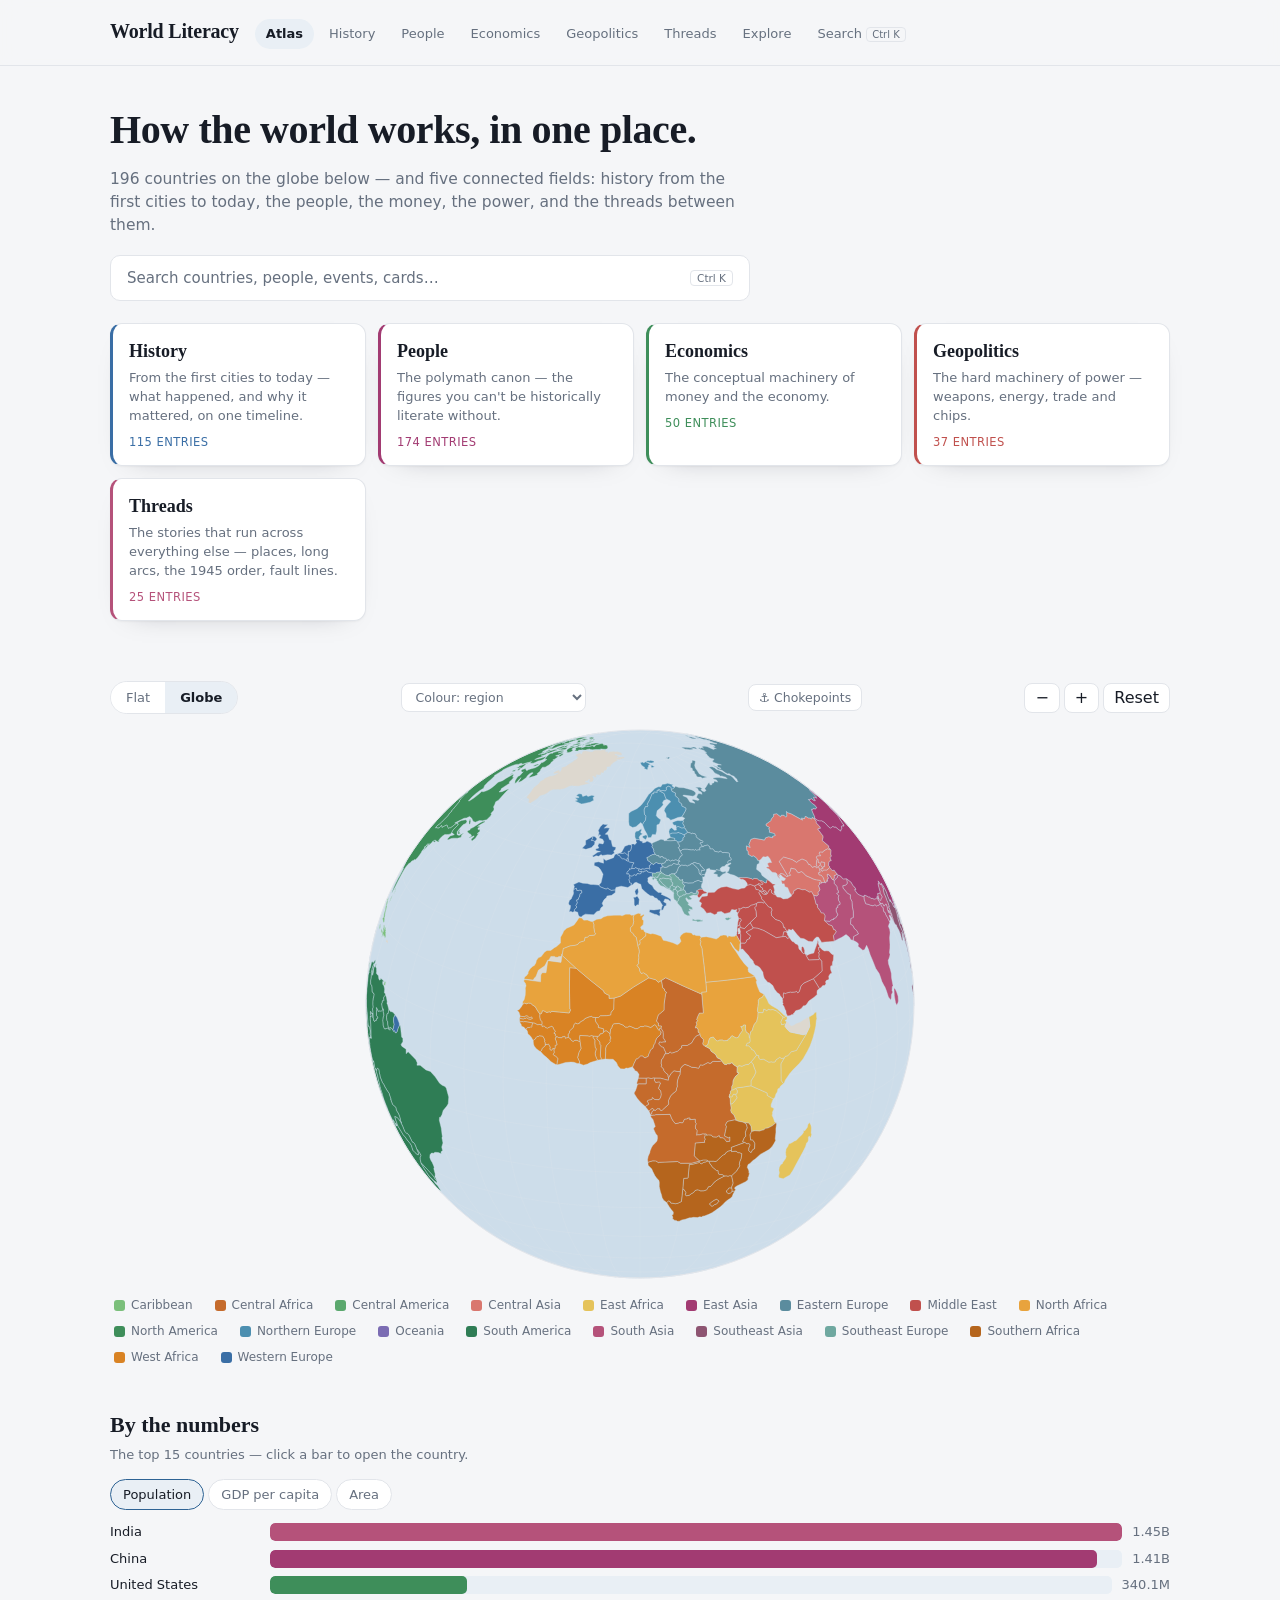
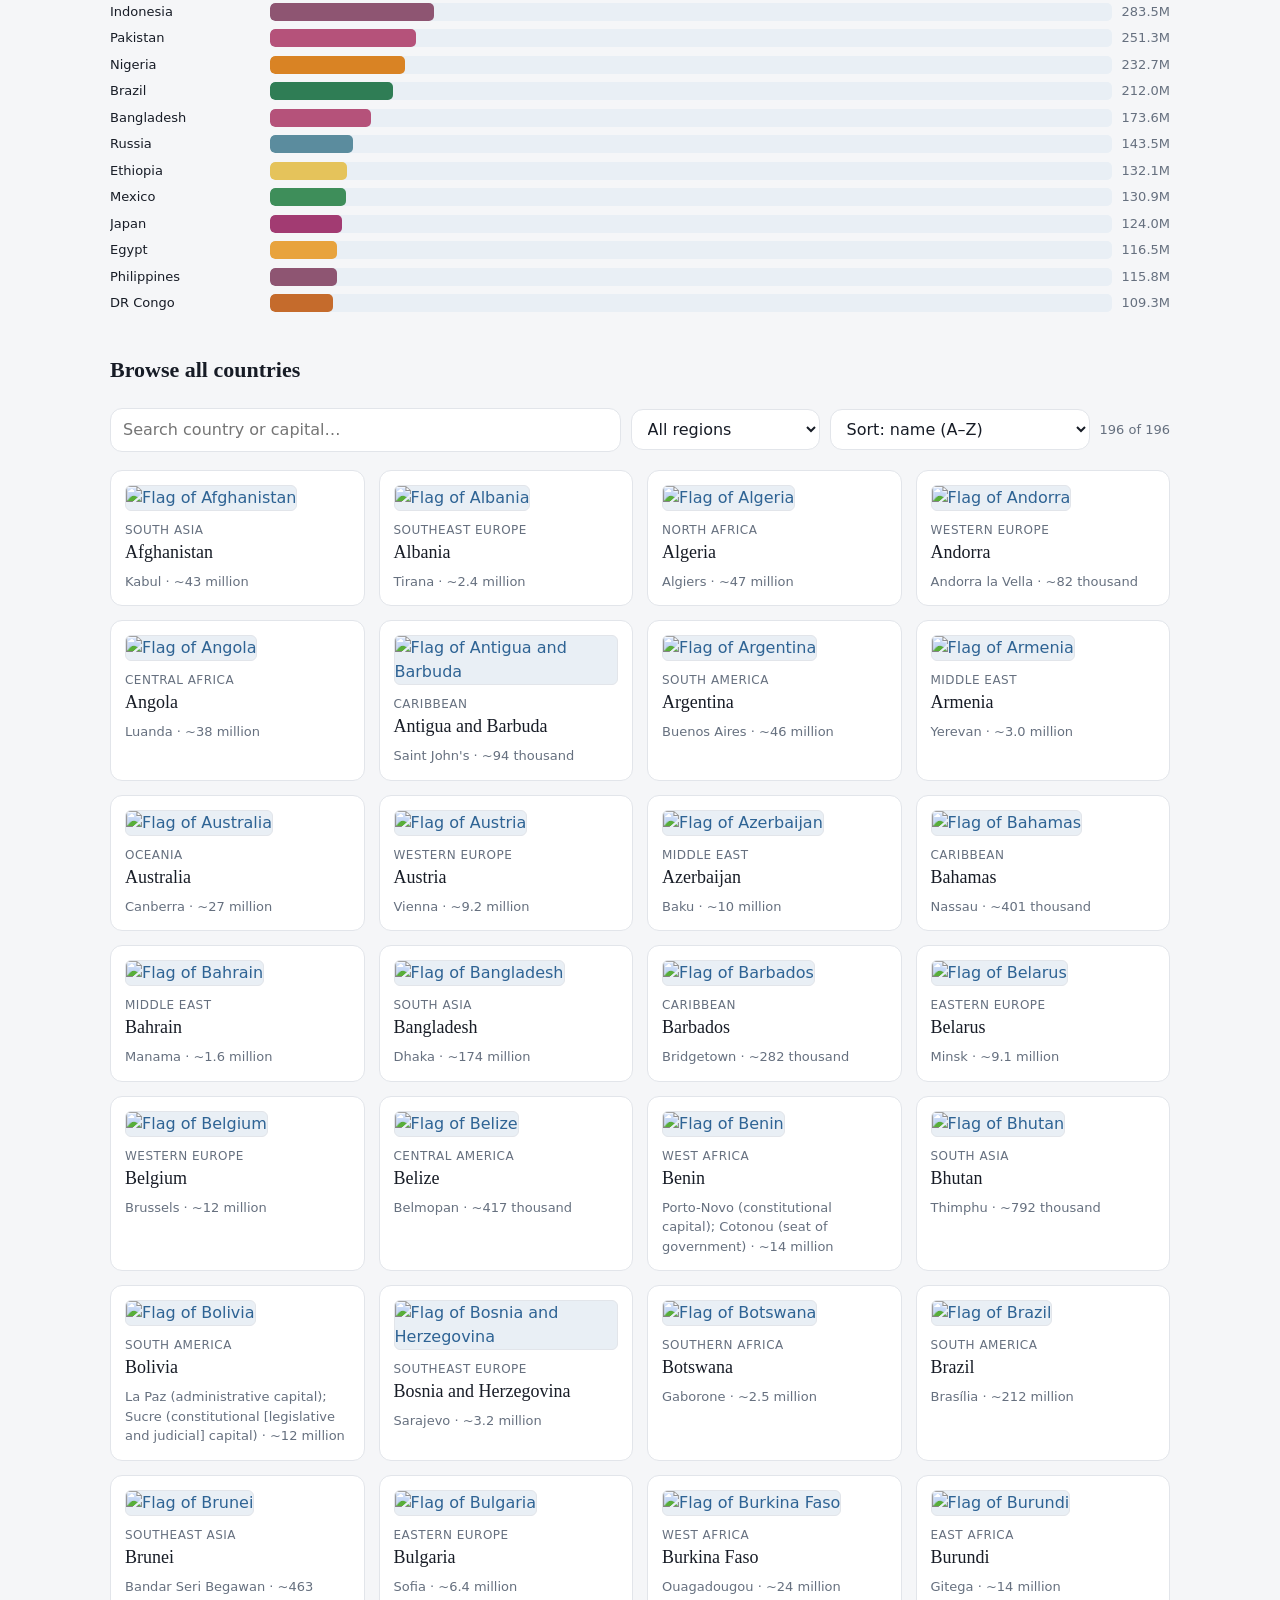
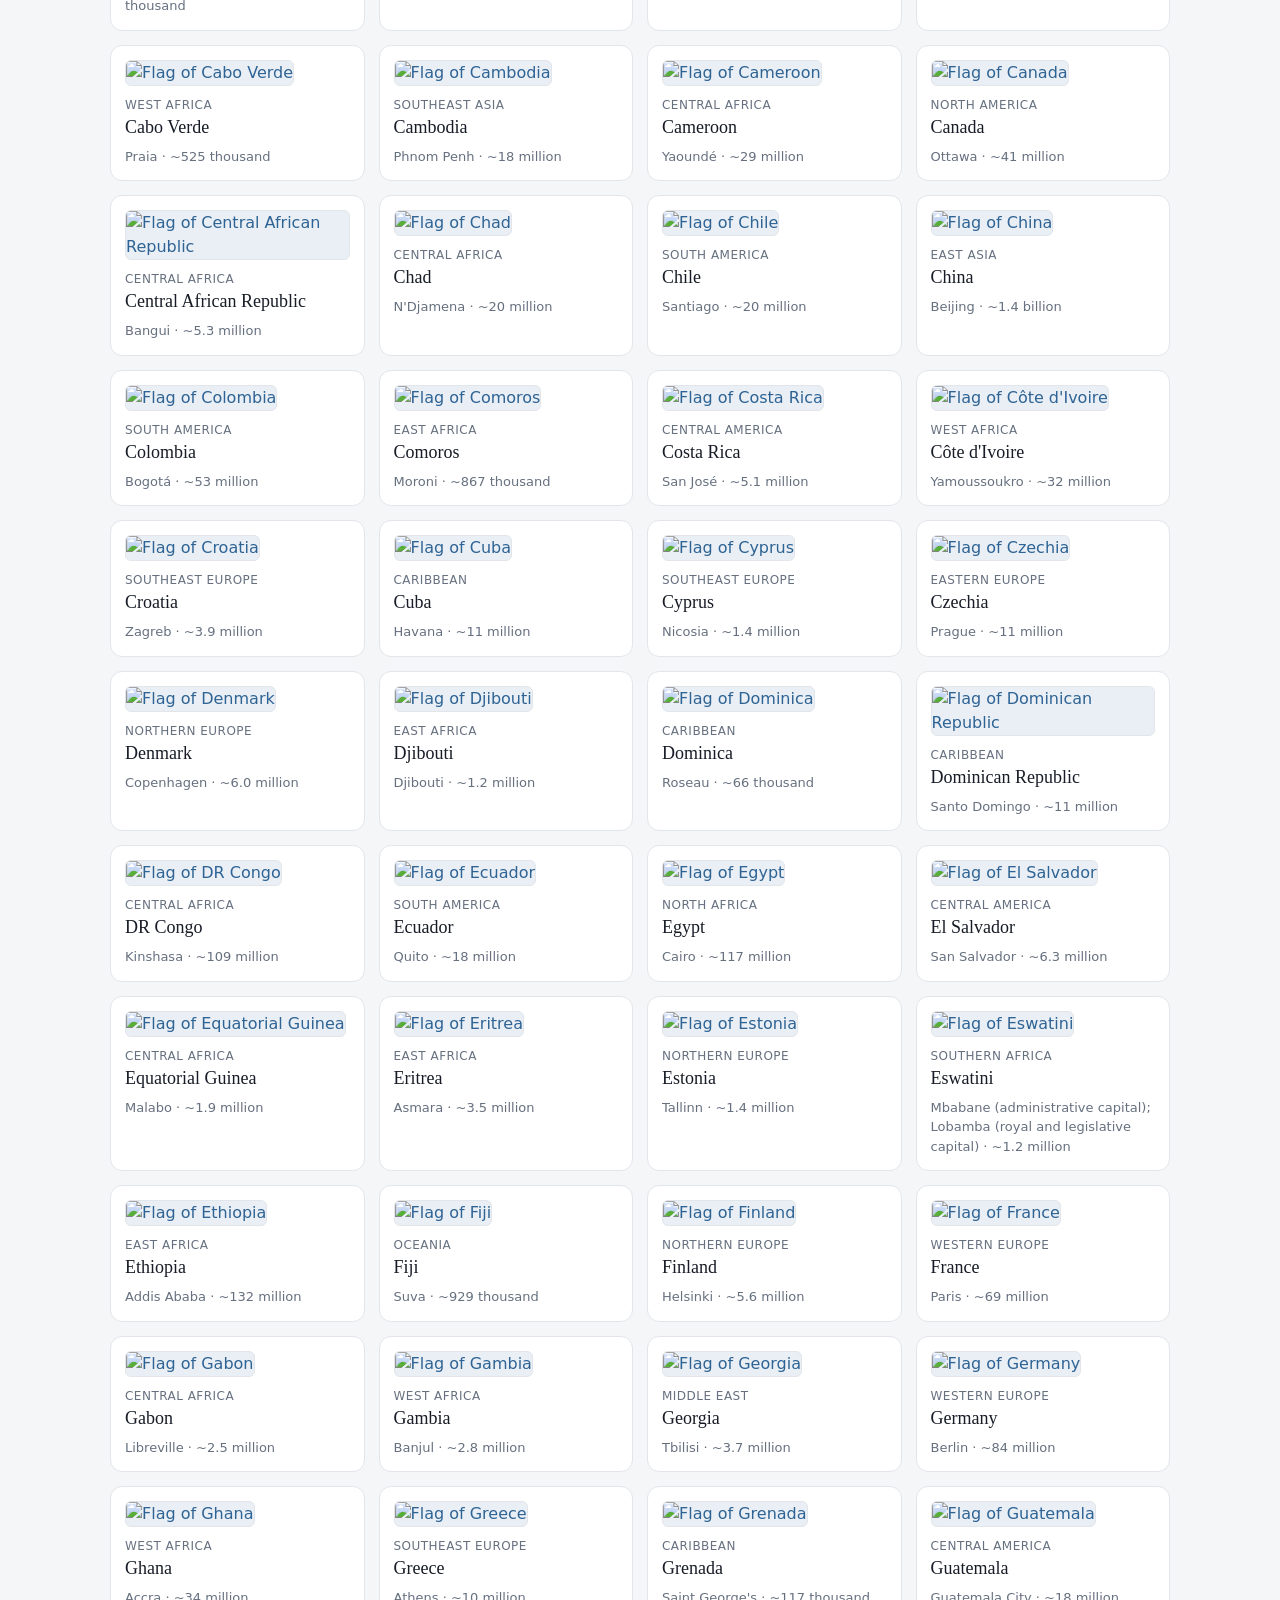
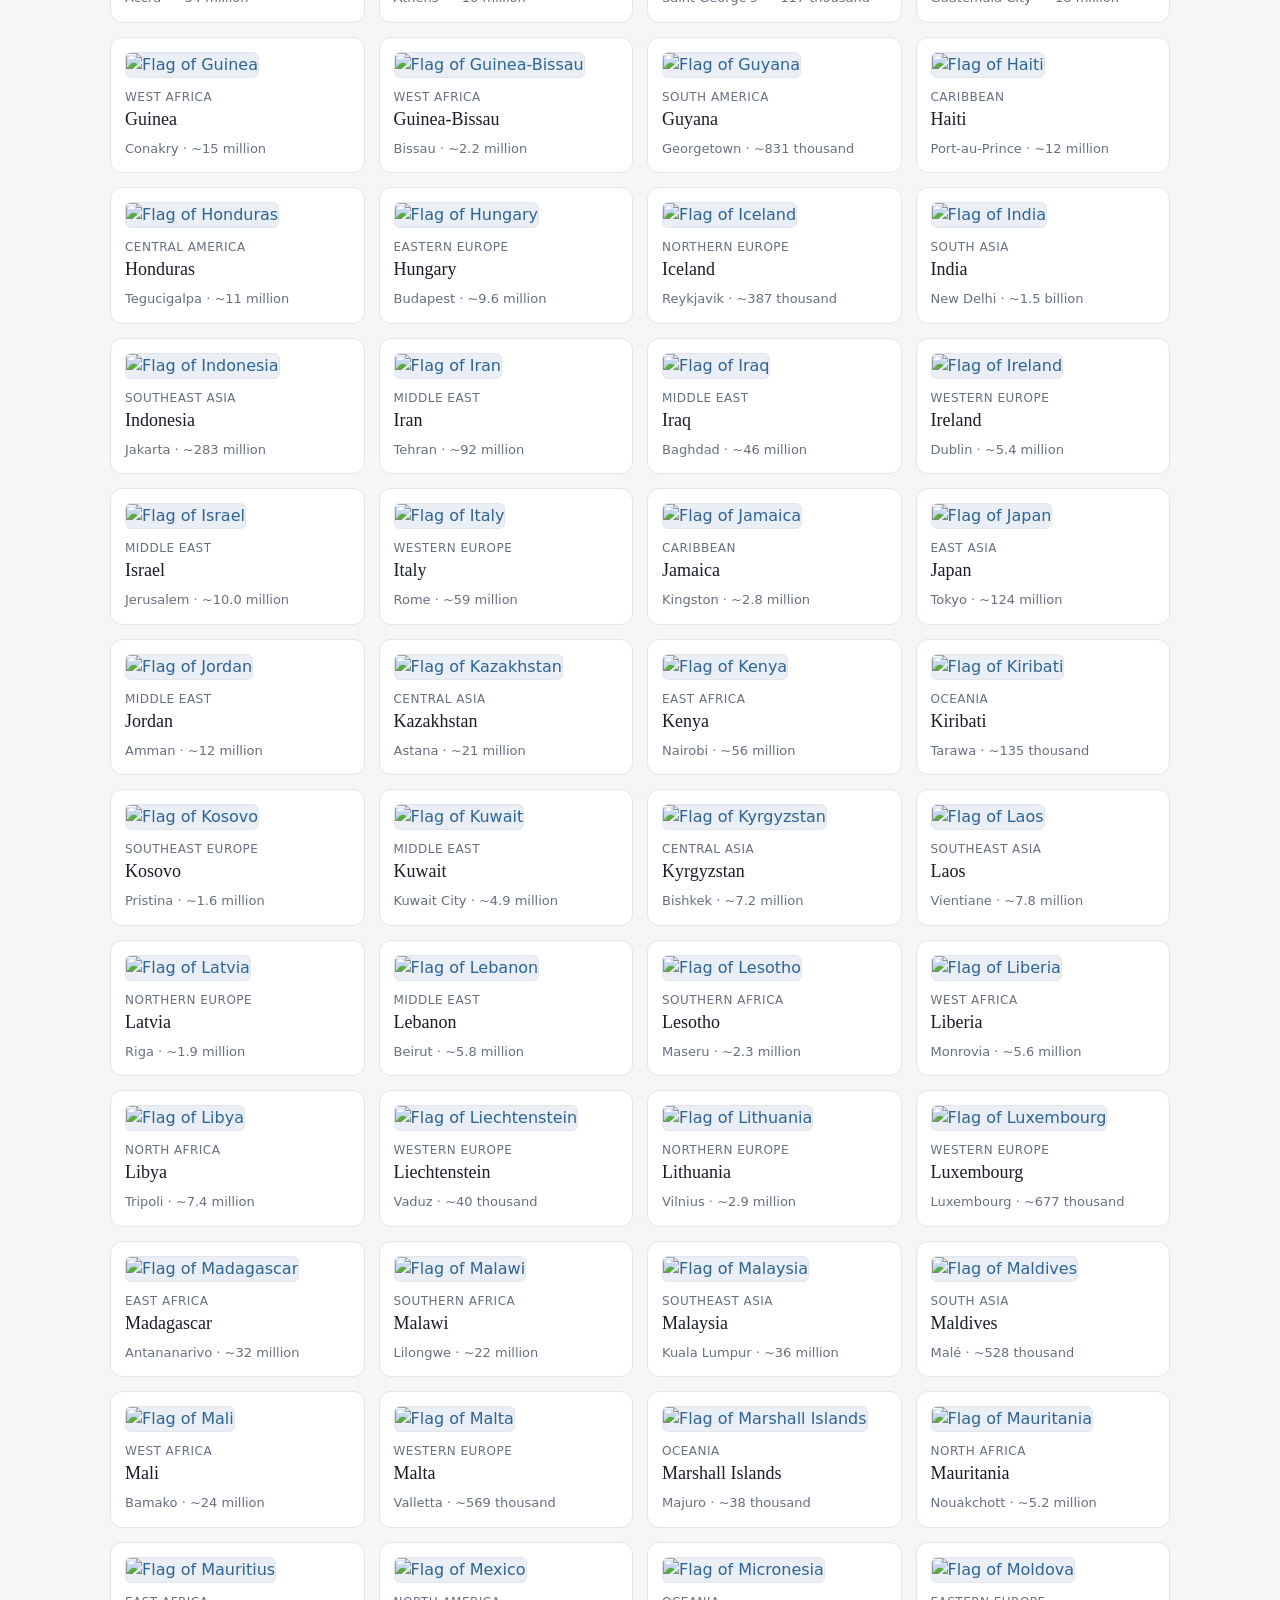
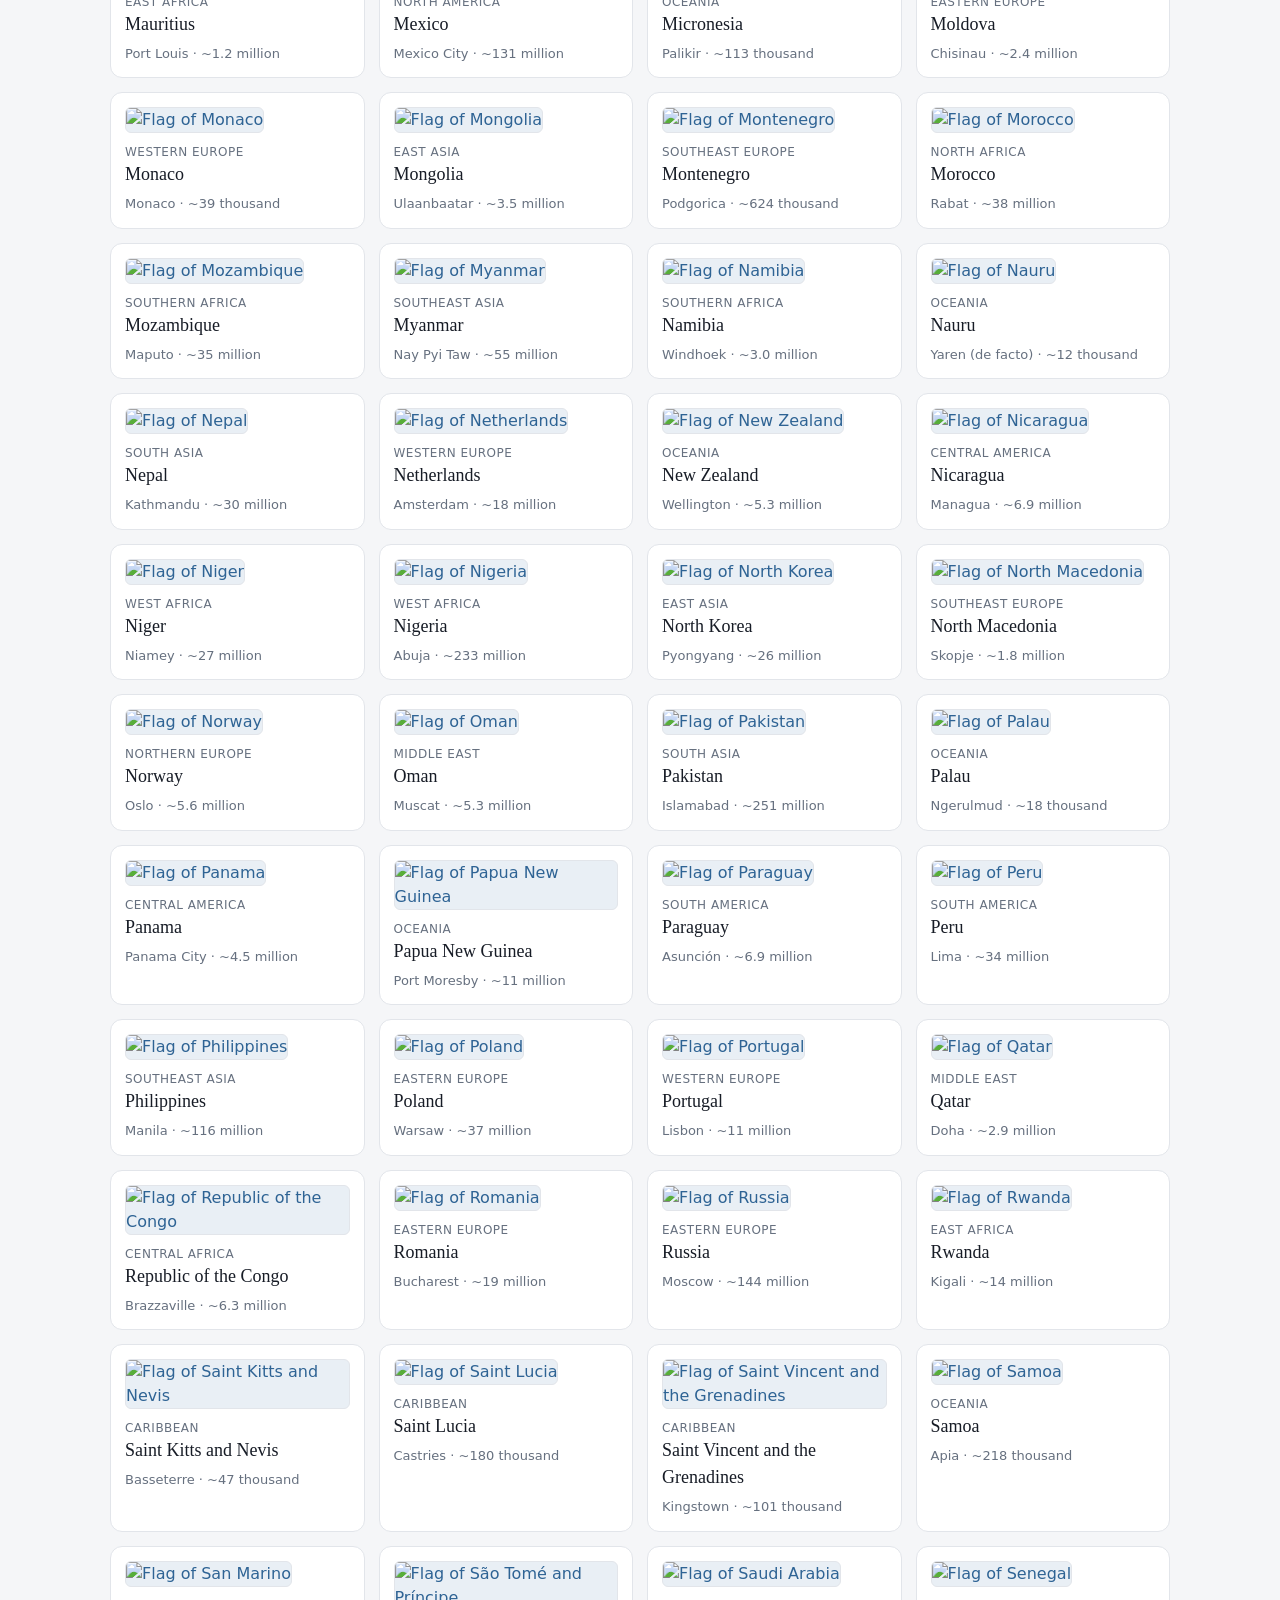
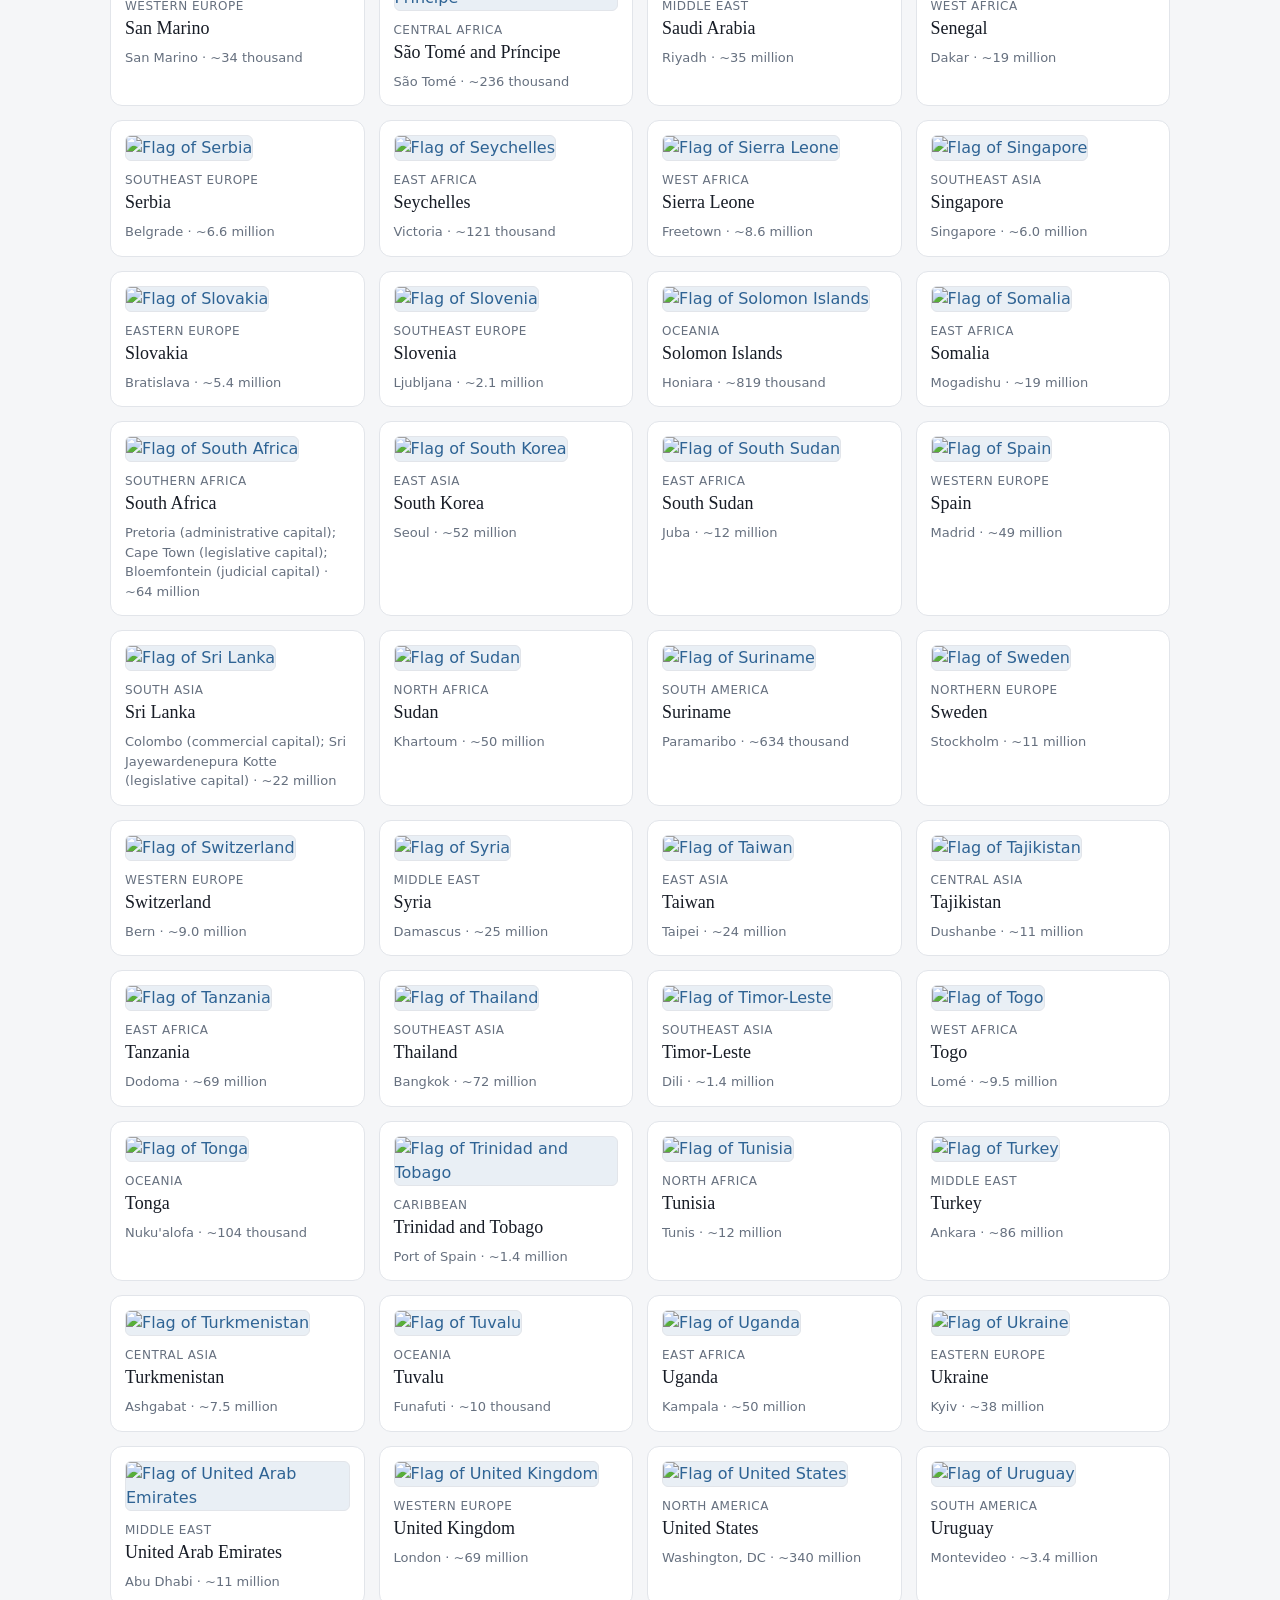
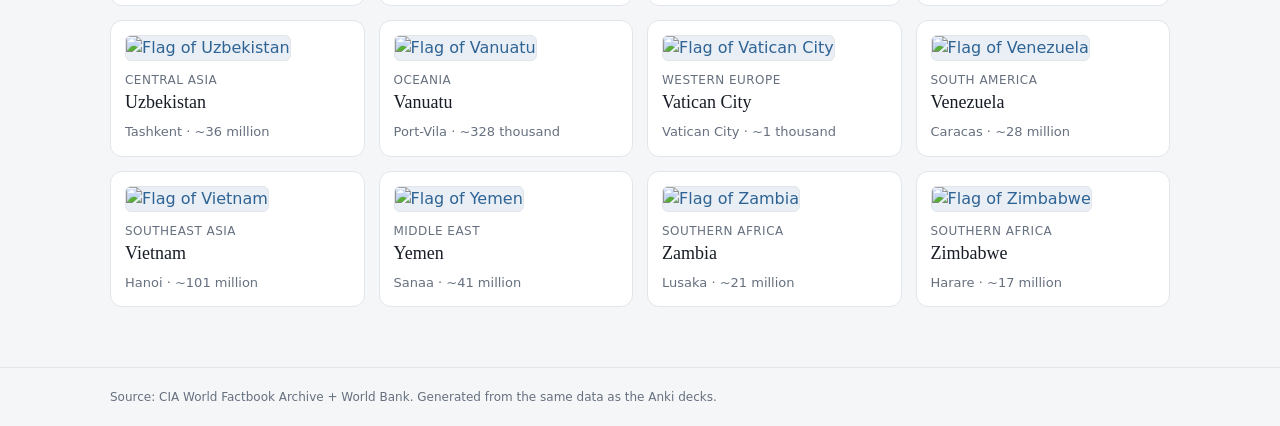
==== index.html @ 997101c4 "World Literacy atlas — research site (static, no backend) Co-Authored-By: Claude Fable 5 <noreply@an" ====
<!DOCTYPE html>
<html lang="en">
<head>
<meta charset="utf-8">
<meta name="viewport" content="width=device-width, initial-scale=1">
<title>World Literacy — Atlas</title>
<link rel="stylesheet" href="style.css">
</head>
<body>
<header class="site">
  <div class="wrap">
    <div class="brand">World Literacy</div>
    <nav class="fields">
      <a href="index.html" class="active">Atlas</a>
      <a href="fields.html?f=History">History</a>
      <a href="fields.html?f=People">People</a>
      <a href="fields.html?f=Economics">Economics</a>
      <a href="fields.html?f=Geopolitics">Geopolitics</a>
      <a href="fields.html?f=Threads">Threads</a>
      <a href="explore.html">Explore</a>
    </nav>
  </div>
</header>

<main class="wrap">
  <section id="hero"></section>
  <section class="map-wrap">
    <div class="map-toolbar">
      <div class="view-toggle" id="mapView">
        <button data-v="flat" class="active">Flat</button>
        <button data-v="globe">Globe</button>
      </div>
      <div class="map-zoom" id="mapZoom">
        <button data-z="out" title="Zoom out">−</button>
        <button data-z="in" title="Zoom in">+</button>
        <button data-z="reset" title="Reset view">Reset</button>
      </div>
    </div>
    <div id="worldmap"><div class="empty">Loading map…</div></div>
    <canvas id="globe" hidden></canvas>
    <div class="legend" id="legend"></div>
  </section>

  <h2 class="section-title">By the numbers</h2>
  <p class="section-sub">The top 15 countries — click a bar to open the country.</p>
  <div class="chart-tabs" id="rankTabs"></div>
  <div class="bars" id="ranks"></div>

  <h2 class="section-title">Browse all countries</h2>
  <div class="controls">
    <input type="search" id="q" placeholder="Search country or capital…" autocomplete="off">
    <select id="region"><option value="">All regions</option></select>
    <select id="sort">
      <option value="country">Sort: name (A–Z)</option>
      <option value="pop_desc">Population (high→low)</option>
      <option value="pop_asc">Population (low→high)</option>
      <option value="gdp_desc">GDP per capita (high→low)</option>
      <option value="gdp_asc">GDP per capita (low→high)</option>
      <option value="area_desc">Area (large→small)</option>
    </select>
    <span class="count" id="count"></span>
  </div>
  <div class="grid" id="grid"><div class="empty">Loading…</div></div>
</main>

<footer class="site"><div class="wrap">
  Source: CIA World Factbook Archive + World Bank. Generated from the same data as the Anki decks.
</div></footer>

<script src="assets/vendor/d3.min.js"></script>
<script src="assets/vendor/topojson-client.min.js"></script>
<script src="app.js"></script>
</body>
</html>
---- style.css ----
:root {
  --bg: #faf9f7;
  --panel: #ffffff;
  --ink: #1c1b19;
  --muted: #6b6862;
  --line: #e6e3dd;
  --accent: #3a5a7a;
  --accent-soft: #eef2f6;
  --radius: 10px;
  --maxw: 1100px;
  --serif: Georgia, "Times New Roman", serif;
  --sans: -apple-system, "Segoe UI", system-ui, sans-serif;
}
@media (prefers-color-scheme: dark) {
  :root {
    --bg: #16161a; --panel: #1f1f25; --ink: #ece9e3; --muted: #9b978f;
    --line: #2e2e36; --accent: #8fb4d6; --accent-soft: #232932;
  }
}
* { box-sizing: border-box; }
[hidden] { display: none !important; }
body {
  margin: 0; background: var(--bg); color: var(--ink);
  font-family: var(--sans); line-height: 1.5;
  -webkit-font-smoothing: antialiased;
}
a { color: var(--accent); text-decoration: none; }
a:hover { text-decoration: underline; }
.wrap { max-width: var(--maxw); margin: 0 auto; padding: 0 20px; }

header.site {
  border-bottom: 1px solid var(--line); background: var(--panel);
  position: sticky; top: 0; z-index: 5;
}
header.site .wrap { display: flex; align-items: baseline; gap: 16px; padding: 16px 20px; flex-wrap: wrap; }
.brand { font-family: var(--serif); font-size: 22px; font-weight: 600; letter-spacing: -0.01em; }
.brand small { font-family: var(--sans); font-weight: 400; color: var(--muted); font-size: 13px; margin-left: 8px; }
.tagline { color: var(--muted); font-size: 13px; margin-left: auto; }
nav.fields { display: flex; gap: 4px; flex-wrap: wrap; }
nav.fields a {
  font-size: 13px; padding: 5px 11px; border-radius: 20px; color: var(--muted);
}
nav.fields a:hover { background: var(--accent-soft); text-decoration: none; color: var(--ink); }
nav.fields a.active { background: var(--accent-soft); color: var(--ink); font-weight: 600; }

/* Q/A browse cards */
.qa {
  background: var(--panel); border: 1px solid var(--line); border-radius: var(--radius);
  padding: 16px 18px; break-inside: avoid;
}
.qa .badge { color: var(--muted); font-size: 11px; text-transform: uppercase; letter-spacing: .05em; }
.qa .q { font-family: var(--serif); font-size: 17px; margin: 6px 0 8px; }
.qa .a { line-height: 1.55; }
.qa .x { color: var(--muted); font-size: 14px; margin-top: 10px; padding-top: 10px; border-top: 1px solid var(--line); white-space: pre-line; }
.cards { columns: 360px; column-gap: 16px; margin: 18px 0 60px; }
.cards .qa { margin: 0 0 16px; display: inline-block; width: 100%; }

/* view toggle (Cards | Timeline) */
.view-toggle { display: inline-flex; border: 1px solid var(--line); border-radius: 20px; overflow: hidden; }
.view-toggle button { font: inherit; font-size: 13px; padding: 6px 15px; background: var(--panel); color: var(--muted); border: none; cursor: pointer; }
.view-toggle button.active { background: var(--accent-soft); color: var(--ink); font-weight: 600; }

/* ---- History timeline (swimlanes) ---- */
.timeline { margin: 8px 0 50px; }
.tl-chips { display: flex; gap: 6px; flex-wrap: wrap; margin-bottom: 14px; }
.tl-chips button { display: inline-flex; align-items: center; gap: 6px; font: inherit; font-size: 12.5px; padding: 4px 11px; border: 1px solid var(--line); background: var(--panel); color: var(--muted); border-radius: 20px; cursor: pointer; }
.tl-chips button .sw { width: 10px; height: 10px; border-radius: 3px; }
.tl-chips button.active { color: var(--ink); border-color: var(--accent); background: var(--accent-soft); }

.timeline-grid { display: grid; grid-template-columns: 122px 1fr; border: 1px solid var(--line); border-radius: var(--radius); overflow: hidden; background: var(--panel); }
.tl-labels { border-right: 1px solid var(--line); }
.tl-axis-spacer { height: 30px; border-bottom: 1px solid var(--line); }
.tl-eralabels-spacer { height: 22px; border-bottom: 1px solid var(--line); }
.lane-label { display: flex; align-items: center; gap: 8px; padding: 0 12px; font-size: 13px; border-bottom: 1px solid var(--line); transition: opacity .15s; }
.tl-labels .lane-label:last-child { border-bottom: none; }
.lane-label .sw { width: 9px; height: 9px; border-radius: 2px; flex: none; }
.lane-label.dim { opacity: .35; }

.tl-scroll { overflow-x: auto; }
.tl-inner { position: relative; }
.tl-axis { height: 30px; position: relative; border-bottom: 1px solid var(--line); }
.tl-tick { position: absolute; top: 0; bottom: 0; border-left: 1px solid var(--line); }
.tl-tick span { position: absolute; top: 9px; left: 5px; font-size: 11px; color: var(--muted); }
.tl-eras { position: absolute; left: 0; right: 0; top: 30px; bottom: 0; z-index: 0; pointer-events: none; }
.tl-era { position: absolute; top: 0; bottom: 0; }
.tl-era:nth-child(odd) { background: color-mix(in srgb, var(--accent) 5%, transparent); }
.tl-era-row { position: relative; height: 22px; border-bottom: 1px solid var(--line); z-index: 1; }
.tl-era-lbl { position: absolute; top: 5px; font-size: 10px; text-transform: uppercase; letter-spacing: .05em; color: var(--muted); white-space: nowrap; }
.tl-lanes { position: relative; z-index: 1; }
.tl-lane { position: relative; border-bottom: 1px solid var(--line); transition: opacity .15s; }
.tl-lanes .tl-lane:last-child { border-bottom: none; }
.tl-lane.dim { opacity: .3; }

.tl-span { position: absolute; height: 6px; border-radius: 3px; opacity: .5; z-index: 1; }
.tl-event { position: absolute; z-index: 2; display: flex; align-items: center; gap: 6px; max-width: 168px; height: 24px; padding: 0 10px 0 7px; border-radius: 13px; background: var(--accent-soft); border: 1px solid var(--line); cursor: pointer; font-size: 12px; white-space: nowrap; overflow: hidden; transition: max-width .15s, box-shadow .15s; }
.tl-event .dot { width: 8px; height: 8px; border-radius: 50%; flex: none; }
.tl-event .ttl { overflow: hidden; text-overflow: ellipsis; }
.tl-event:hover, .tl-event.sel { z-index: 6; max-width: 340px; background: var(--panel); border-color: var(--accent); box-shadow: 0 4px 16px rgba(0,0,0,.22); }

.tl-panel { margin-top: 18px; background: var(--panel); border: 1px solid var(--line); border-left: 3px solid var(--accent); border-radius: var(--radius); padding: 16px 18px; }
.tl-panel .tp-when { color: var(--muted); font-size: 12px; text-transform: uppercase; letter-spacing: .05em; }
.tl-panel .tp-title { font-family: var(--serif); font-size: 21px; margin: 4px 0 10px; }
.tl-panel .tp-what { line-height: 1.6; }
.tl-panel .tp-why { color: var(--muted); font-size: 14px; margin-top: 10px; padding-top: 10px; border-top: 1px solid var(--line); }
.tl-empty { color: var(--muted); font-size: 13px; margin-top: 12px; }

/* Global Trends — before/after indicator charts */
.qa.trend .verdict {
  display: inline-block; font-size: 12px; font-weight: 600; padding: 2px 9px;
  border-radius: 20px; margin-bottom: 10px;
}
.qa.trend .verdict.up { background: #e7f3ec; color: #1f7a45; }
.qa.trend .verdict.down { background: #fdecea; color: #b23b2e; }
.qa.trend .verdict.flat { background: var(--accent-soft); color: var(--muted); }
@media (prefers-color-scheme: dark) {
  .qa.trend .verdict.up { background: #16301f; color: #6cc28c; }
  .qa.trend .verdict.down { background: #3a1c18; color: #e08a7d; }
}
.trend-bars { display: grid; gap: 8px; margin: 4px 0 12px; }
.tb { display: grid; grid-template-columns: 42px 1fr auto; align-items: center; gap: 9px; font-size: 13px; }
.tb .ty { color: var(--muted); font-variant-numeric: tabular-nums; }
.tb .tv { font-variant-numeric: tabular-nums; font-weight: 600; min-width: 48px; text-align: right; }
.tb .bar-fill.then { background: var(--line); }
.tb .bar-fill.now { background: var(--accent); }

.controls { display: flex; gap: 10px; flex-wrap: wrap; align-items: center; margin: 22px 0 8px; }
.controls input, .controls select {
  font: inherit; padding: 9px 12px; border: 1px solid var(--line);
  border-radius: var(--radius); background: var(--panel); color: var(--ink);
}
.controls input[type=search] { flex: 1; min-width: 220px; }
.count { color: var(--muted); font-size: 13px; margin-left: auto; }

/* ---- world map ---- */
.map-wrap { margin: 22px 0 6px; position: relative; }
:root { --globe-ocean: #cdddea; }
@media (prefers-color-scheme: dark) { :root { --globe-ocean: #18202b; } }
.map-toolbar { display: flex; justify-content: space-between; align-items: center; gap: 10px; margin-bottom: 10px; flex-wrap: wrap; }
.map-zoom { display: inline-flex; gap: 4px; }
.map-zoom button {
  font: inherit; min-width: 34px; height: 30px; padding: 0 10px; border: 1px solid var(--line);
  background: var(--panel); color: var(--ink); border-radius: 8px; cursor: pointer; line-height: 1;
}
.map-zoom button:hover { border-color: var(--accent); }
#worldmap.zoomable { cursor: grab; touch-action: none; overflow: hidden; }
#worldmap.zoomable.grabbing { cursor: grabbing; }
#globe { width: 100%; max-width: 560px; height: auto; display: block; margin: 0 auto; cursor: grab; touch-action: none; }
#globe.grabbing { cursor: grabbing; }
#worldmap svg { width: 100%; height: auto; display: block; }
#worldmap path { stroke: var(--bg); stroke-width: 0.3px; vector-effect: non-scaling-stroke; }
#worldmap path { fill: var(--map-land); }                 /* default land (territories) */
#worldmap #Ocean { fill: transparent; stroke: none; }
#worldmap #World { fill: transparent; }
#worldmap #labels { display: none; }
#worldmap g.country path { fill: var(--c, var(--map-land)); }
#worldmap g.country { cursor: pointer; }
#worldmap g.country:hover path, #worldmap g.country.sel path { fill: var(--accent); }
:root { --map-land: #ddd8cf; }
@media (prefers-color-scheme: dark) { :root { --map-land: #34343d; } }

.map-tip {
  position: fixed; pointer-events: none; z-index: 50; opacity: 0;
  background: var(--panel); border: 1px solid var(--line); border-radius: 8px;
  padding: 8px 10px; font-size: 13px; box-shadow: 0 6px 24px rgba(0,0,0,.18);
  transition: opacity .1s; max-width: 240px;
}
.map-tip img { width: 28px; height: 19px; object-fit: cover; border: 1px solid var(--line); vertical-align: -4px; margin-right: 6px; border-radius: 2px; }
.map-tip b { font-family: var(--serif); font-weight: 600; }
.map-tip .t-meta { color: var(--muted); margin-top: 3px; }

.legend { display: flex; flex-wrap: wrap; gap: 4px 14px; margin: 10px 0 0; font-size: 12px; }
.legend button {
  display: inline-flex; align-items: center; gap: 6px; background: none; border: none;
  color: var(--muted); cursor: pointer; font: inherit; padding: 2px 4px; border-radius: 5px;
}
.legend button:hover, .legend button.active { color: var(--ink); background: var(--accent-soft); }
.legend .sw { width: 11px; height: 11px; border-radius: 3px; flex: none; }

/* ---- charts ---- */
.section-title { font-family: var(--serif); font-size: 22px; margin: 40px 0 4px; }
.section-sub { color: var(--muted); font-size: 13px; margin: 0 0 14px; }
.chart-tabs { display: flex; gap: 4px; margin-bottom: 12px; flex-wrap: wrap; }
.chart-tabs button {
  font: inherit; font-size: 13px; padding: 5px 12px; border: 1px solid var(--line);
  background: var(--panel); color: var(--muted); border-radius: 20px; cursor: pointer;
}
.chart-tabs button.active { color: var(--ink); border-color: var(--accent); background: var(--accent-soft); }
.bars { display: grid; gap: 7px; }
.bar-row { display: grid; grid-template-columns: 150px 1fr auto; align-items: center; gap: 10px; font-size: 13px; }
.bar-row a.lbl { color: var(--ink); white-space: nowrap; overflow: hidden; text-overflow: ellipsis; }
.bar-track { background: var(--accent-soft); border-radius: 5px; height: 18px; overflow: hidden; }
.bar-fill { height: 100%; background: var(--accent); border-radius: 5px; transition: width .5s ease; }
.bar-val { color: var(--muted); white-space: nowrap; font-variant-numeric: tabular-nums; }

/* country compare block */
.cmp { display: grid; gap: 16px; margin: 8px 0 26px; }
.cmp-row .cmp-head { display: flex; justify-content: space-between; align-items: baseline; margin-bottom: 5px; gap: 12px; }
.cmp-row .cmp-head .m { font-weight: 600; }
.cmp-row .cmp-head .rank { color: var(--muted); font-size: 12.5px; text-align: right; }
.cmp-row .bar-track { height: 14px; }
.cmp-row .cmp-foot { color: var(--muted); font-size: 12px; margin-top: 4px; }

.grid {
  display: grid; grid-template-columns: repeat(auto-fill, minmax(230px, 1fr));
  gap: 14px; margin: 18px 0 60px;
}
.card {
  background: var(--panel); border: 1px solid var(--line); border-radius: var(--radius);
  padding: 14px; display: block; transition: border-color .15s, transform .15s;
}
.card:hover { border-color: var(--accent); transform: translateY(-2px); text-decoration: none; }
.card .flag {
  width: 100%; aspect-ratio: 3/2; object-fit: cover; border-radius: 6px;
  border: 1px solid var(--line); background: var(--accent-soft); margin-bottom: 10px;
}
.card .name { font-family: var(--serif); font-size: 18px; color: var(--ink); }
.card .region { color: var(--muted); font-size: 12px; text-transform: uppercase; letter-spacing: .04em; }
.card .meta { color: var(--muted); font-size: 13px; margin-top: 6px; }
.empty { color: var(--muted); padding: 40px 0; text-align: center; grid-column: 1/-1; }

/* country detail */
.detail { margin: 26px 0 60px; }
.detail .top { display: flex; gap: 24px; align-items: center; flex-wrap: wrap; }
.detail .top img {
  width: 200px; aspect-ratio: 3/2; object-fit: cover; border-radius: 8px; border: 1px solid var(--line);
}
.detail h1 { font-family: var(--serif); font-size: 34px; margin: 0 0 4px; letter-spacing: -0.02em; }
.detail .sub { color: var(--muted); }

/* lead / description */
.lead { font-family: var(--serif); font-size: 18px; line-height: 1.6; max-width: 72ch; margin: 22px 0 6px; }

/* inline icons */
.ic { width: 1em; height: 1em; vertical-align: -0.14em; flex: none; }
.ic-lg { width: 18px; height: 18px; }

/* stat tiles */
.tiles { display: grid; grid-template-columns: repeat(auto-fit, minmax(180px, 1fr)); gap: 12px; margin: 22px 0; }
.tile { background: var(--panel); border: 1px solid var(--line); border-radius: var(--radius); padding: 16px; }
.tile .tile-top { display: flex; align-items: center; gap: 7px; color: var(--muted); margin-bottom: 10px; }
.tile .tlbl { font-size: 11px; text-transform: uppercase; letter-spacing: .05em; }
.tile .tnum { font-family: var(--serif); font-size: 28px; line-height: 1.05; letter-spacing: -0.01em; }
.tile .tsub { color: var(--muted); font-size: 12px; margin-top: 6px; font-variant-numeric: tabular-nums; }
.rankstrip { margin-top: 13px; }
.rankstrip .track { position: relative; height: 6px; border-radius: 3px; background: linear-gradient(90deg, var(--accent-soft), var(--accent)); }
.rankstrip .marker { position: absolute; top: 50%; width: 11px; height: 11px; border-radius: 50%; background: var(--ink); border: 2px solid var(--panel); transform: translate(-50%, -50%); }

/* two-up visual panels */
.panels { display: grid; grid-template-columns: 1fr 1fr; gap: 22px; margin: 24px 0; align-items: start; }
@media (max-width: 760px) { .panels { grid-template-columns: 1fr; } }
.panel h2, .vh {
  font-family: var(--sans); font-size: 13px; text-transform: uppercase; letter-spacing: .05em;
  color: var(--muted); margin: 0 0 12px;
}

/* locator map */
.locator { background: var(--panel); border: 1px solid var(--line); border-radius: var(--radius); padding: 14px; }
.locator svg { width: 100%; height: auto; display: block; max-height: 320px; }
.locator path { fill: var(--map-land); stroke: var(--bg); stroke-width: 0.4px; vector-effect: non-scaling-stroke; }
.locator #Ocean, .locator #World { fill: transparent; stroke: none; }
.locator #labels { display: none; }
.locator g.hot path { fill: var(--accent); }
.locator g.nbr path { fill: color-mix(in srgb, var(--accent) 32%, var(--map-land)); }

/* composition stacked bars */
.stack { display: flex; height: 26px; border-radius: 6px; overflow: hidden; border: 1px solid var(--line); }
.stack span { display: block; height: 100%; }
.stack-legend { display: grid; gap: 5px; margin-top: 12px; font-size: 13px; }
.stack-legend div { display: grid; grid-template-columns: 12px 1fr auto; align-items: center; gap: 8px; }
.stack-legend .sw { width: 12px; height: 12px; border-radius: 3px; }
.stack-legend .pc { color: var(--muted); font-variant-numeric: tabular-nums; }
.facts { display: grid; grid-template-columns: repeat(auto-fill, minmax(280px, 1fr)); gap: 2px 26px; margin: 24px 0; }
.fact { padding: 10px 0; border-bottom: 1px solid var(--line); }
.fact dt { display: flex; align-items: center; gap: 6px; color: var(--muted); font-size: 12px; text-transform: uppercase; letter-spacing: .04em; }
.fact dt .ic { width: 13px; height: 13px; }
.fact dd { margin: 3px 0 0; }
.prose { font-family: var(--serif); font-size: 16px; line-height: 1.65; max-width: 70ch; }
.prose h2 { font-family: var(--sans); font-size: 13px; text-transform: uppercase; letter-spacing: .05em; color: var(--muted); }
.back { display: inline-block; margin: 22px 0 0; font-size: 14px; }
.neighbors a { display: inline-block; margin: 0 6px 6px 0; padding: 3px 9px; background: var(--accent-soft); border-radius: 20px; font-size: 13px; }
footer.site { border-top: 1px solid var(--line); color: var(--muted); font-size: 12px; padding: 20px 0; }

/* ---------- link layer + omnisearch ---------- */
a.cl { border-bottom: 1px dotted var(--accent); }
#osbtn { margin-left: auto; white-space: nowrap; }
#osbtn kbd { font: 10px var(--sans); border: 1px solid var(--line); border-radius: 4px; padding: 1px 5px; color: var(--muted); }
#osov { position: fixed; inset: 0; background: rgba(0,0,0,.38); z-index: 60; padding: 9vh 16px 0; }
.os-box { max-width: 640px; margin: 0 auto; background: var(--panel); border: 1px solid var(--line);
  border-radius: 12px; overflow: hidden; box-shadow: 0 18px 60px rgba(0,0,0,.28); }
#osq { width: 100%; border: 0; outline: 0; background: transparent; color: var(--ink);
  font: 17px var(--sans); padding: 15px 17px; border-bottom: 1px solid var(--line); }
.os-list { max-height: 55vh; overflow: auto; padding: 6px; }
.os-item { display: flex; gap: 10px; align-items: baseline; padding: 8px 10px; border-radius: 8px; color: var(--ink); }
.os-item.sel, .os-item:hover { background: var(--accent-soft); text-decoration: none; }
.os-t { font-size: 10px; text-transform: uppercase; letter-spacing: .05em; color: var(--muted); min-width: 56px; flex-shrink: 0; }
.os-n { font-weight: 600; white-space: nowrap; overflow: hidden; text-overflow: ellipsis; max-width: 55%; flex-shrink: 0; }
.os-s { color: var(--muted); font-size: 12.5px; white-space: nowrap; overflow: hidden; text-overflow: ellipsis; }
.os-hint { color: var(--muted); padding: 14px; font-size: 14px; }

/* country dossier ("In this system") */
.dos-field { font-size: 11px; text-transform: uppercase; letter-spacing: .05em; color: var(--muted); margin: 18px 0 8px; }
.dos-people { display: flex; flex-wrap: wrap; gap: 8px; }
.dos-people .chip { border: 1px solid var(--line); background: var(--panel); border-radius: 999px; padding: 4px 12px; font-size: 13px; }
.dcard { background: var(--panel); border: 1px solid var(--line); border-radius: 8px; padding: 9px 13px; margin: 6px 0; }
.dcard summary { cursor: pointer; font-family: var(--serif); font-size: 15.5px; }
.dcard .a { margin-top: 8px; line-height: 1.55; }
.dcard .x { color: var(--muted); font-size: 13.5px; margin-top: 8px; padding-top: 8px; border-top: 1px solid var(--line); white-space: pre-line; }

/* ---------- UX pass: hero, field identities, entries/people/essays ---------- */
/* hero (homepage front door) */
#hero { padding: 34px 0 8px; }
#hero h1 { font-family: var(--serif); font-size: clamp(26px, 4.5vw, 40px); margin: 0 0 8px; letter-spacing: -.01em; }
.hero-sub { color: var(--muted); font-size: 15.5px; max-width: 640px; margin: 0 0 18px; }
.hero-search { display: flex; align-items: center; justify-content: space-between; gap: 12px;
  width: 100%; max-width: 640px; text-align: left; cursor: pointer;
  font: 15px var(--sans); color: var(--muted); background: var(--panel);
  border: 1px solid var(--line); border-radius: 10px; padding: 13px 16px; }
.hero-search:hover { border-color: var(--accent); }
.hero-search kbd { font: 10.5px var(--sans); border: 1px solid var(--line); border-radius: 4px; padding: 1px 6px; }
.ftiles { display: grid; grid-template-columns: repeat(auto-fill, minmax(240px, 1fr)); gap: 12px; margin: 22px 0 30px; }
.ftile { display: block; background: var(--panel); border: 1px solid var(--line); border-left: 3px solid var(--fc);
  border-radius: var(--radius); padding: 14px 16px; color: var(--ink); }
.ftile:hover { text-decoration: none; border-color: var(--fc); transform: translateY(-1px); transition: all .12s; }
.ft-n { font-family: var(--serif); font-size: 18px; font-weight: 700; }
.ft-d { color: var(--muted); font-size: 13px; margin: 4px 0 8px; line-height: 1.45; }
.ft-c { font-size: 11.5px; color: var(--fc); text-transform: uppercase; letter-spacing: .04em; }

/* field header */
.fh { border-left: 3px solid var(--fc); padding: 6px 0 6px 16px; margin: 26px 0 6px; }
.fh h1 { font-family: var(--serif); font-size: 30px; margin: 0; }
.fh p { color: var(--muted); margin: 6px 0 0; max-width: 720px; }
.fh-n { white-space: nowrap; font-size: 12.5px; opacity: .8; }

/* section chips */
.secchips { display: flex; flex-wrap: wrap; gap: 8px; margin: 12px 0 20px; }
.secchips button { font: 12.5px var(--sans); color: var(--muted); background: var(--panel);
  border: 1px solid var(--line); border-radius: 999px; padding: 5px 13px; cursor: pointer; }
.secchips button.active { color: var(--bg); background: var(--accent); border-color: var(--accent); }

.sec-h { font-family: var(--sans); font-size: 12px; text-transform: uppercase; letter-spacing: .06em;
  color: var(--muted); border-bottom: 1px solid var(--line); padding-bottom: 6px; margin: 30px 0 14px; column-span: all; }

/* entries — encyclopedia, statement-first */
.style-entries { columns: 2 400px; column-gap: 22px; }
.entry { break-inside: avoid; background: var(--panel); border: 1px solid var(--line);
  border-radius: var(--radius); padding: 16px 18px; margin: 0 0 14px; }
.entry-meta { display: flex; gap: 8px; margin-bottom: 6px; }
.entry .when { font: 600 11.5px var(--sans); color: var(--accent); background: var(--accent-soft);
  border-radius: 5px; padding: 2px 8px; }
.entry .where { font: 11.5px var(--sans); color: var(--muted); padding: 2px 0; }
.entry h3 { font-family: var(--serif); font-size: 18.5px; margin: 0 0 8px; line-height: 1.3; }
.entry .lead { margin: 0; line-height: 1.55; }
.entry .ctx { color: var(--muted); font-size: 13.5px; margin: 10px 0 0; padding-top: 10px;
  border-top: 1px solid var(--line); line-height: 1.5; white-space: pre-line; }

/* essays — Threads read like stories */
.style-essays { max-width: 760px; margin: 0 auto; }
.essay { background: var(--panel); border: 1px solid var(--line); border-radius: var(--radius);
  padding: 26px 30px; margin: 0 0 20px; }
.essay .badge { color: var(--muted); font-size: 11px; text-transform: uppercase; letter-spacing: .06em; }
.essay h3 { font-family: var(--serif); font-size: 24px; margin: 8px 0 12px; line-height: 1.25; }
.essay .body { font-size: 16.5px; line-height: 1.65; margin: 0; }
.essay .ctx { color: var(--muted); font-size: 14px; line-height: 1.6; margin: 14px 0 0; }
.essay .pulls { font-size: 13px; color: var(--muted); font-style: italic; margin-top: 14px;
  padding-top: 12px; border-top: 1px dashed var(--line); }

/* people — portrait grid */
.style-people { display: grid; grid-template-columns: repeat(auto-fill, minmax(230px, 1fr)); gap: 12px; }
.pcard { background: var(--panel); border: 1px solid var(--line); border-radius: var(--radius);
  padding: 14px 15px; cursor: pointer; }
.pcard:hover { border-color: var(--pc); }
.phead { display: flex; gap: 12px; align-items: center; }
.pmed { flex-shrink: 0; width: 44px; height: 44px; border-radius: 50%; display: flex; align-items: center;
  justify-content: center; font: 700 15px var(--serif); color: #fff; background: var(--pc); }
.pname { font-family: var(--serif); font-weight: 700; font-size: 16px; line-height: 1.25; }
.prole { color: var(--muted); font-size: 12.5px; margin-top: 2px; }
.pdates { color: var(--pc); font-size: 11.5px; margin-top: 2px; }
.pbody { display: none; }
.pcard.open { grid-column: 1 / -1; cursor: default; }
.pcard.open .pbody { display: block; margin-top: 12px; padding-top: 12px; border-top: 1px solid var(--line); }
.pbody .lead { margin: 0 0 8px; }
.pbody .ctx { color: var(--muted); font-size: 13.5px; margin: 0; line-height: 1.55; }

/* dashboard — Global Trends indicator grid */
.style-dashboard { display: grid; grid-template-columns: repeat(auto-fill, minmax(330px, 1fr)); gap: 14px; }
.style-dashboard .sec-h { grid-column: 1 / -1; }
.style-dashboard .qa { margin: 0; }

/* see-also trail chips */
.rel { display: flex; flex-wrap: wrap; gap: 6px; margin-top: 12px; }
.rel .chip, .dos-people .chip { display: inline-flex; align-items: center; gap: 6px; max-width: 100%;
  border: 1px solid var(--line); background: var(--bg); border-radius: 999px; padding: 3px 11px;
  font-size: 12px; color: var(--ink); white-space: nowrap; overflow: hidden; text-overflow: ellipsis; }
.rel .chip:hover { border-color: var(--accent); text-decoration: none; }
.chip-f { color: var(--accent); font-size: 10px; text-transform: uppercase; letter-spacing: .04em; }

/* ---------- visual pass: cooler palette, glass header, portraits, grand timeline ---------- */
:root {
  --bg: #f5f6f8; --panel: #ffffff; --ink: #171c26; --muted: #66707f;
  --line: #e2e5ea; --accent: #2e6394; --accent-soft: #e9eff5; --radius: 12px;
}
@media (prefers-color-scheme: dark) {
  :root {
    --bg: #0e1117; --panel: #151a23; --ink: #e8ebf0; --muted: #8b95a5;
    --line: #232a36; --accent: #82b4e2; --accent-soft: #1c2531;
  }
}
body { background:
  radial-gradient(1200px 500px at 80% -10%, var(--accent-soft), transparent 60%),
  var(--bg); }
header.site { position: sticky; top: 0; z-index: 40;
  background: color-mix(in srgb, var(--bg) 78%, transparent);
  backdrop-filter: blur(10px); -webkit-backdrop-filter: blur(10px);
  border-bottom: 1px solid var(--line); }
.brand { font-size: 20px; }
.qa, .entry, .essay, .pcard, .ftile, .dcard, .tile {
  box-shadow: 0 1px 2px rgba(10, 15, 30, .04), 0 10px 28px -22px rgba(10, 15, 30, .35); }
#hero h1 { background: linear-gradient(100deg, var(--ink) 55%, var(--accent));
  -webkit-background-clip: text; background-clip: text; color: transparent; }

/* People portraits (Wikimedia) over the medallion fallback */
.pmed { position: relative; overflow: hidden; }
.pmed img { position: absolute; inset: 0; width: 100%; height: 100%; object-fit: cover; border-radius: 50%; }
.pcard.open .pmed { width: 64px; height: 64px; }

/* grand-timeline gap band (eras not yet built) */
.tl-gapband { position: absolute; top: 0; bottom: 0; z-index: 2;
  background: repeating-linear-gradient(-55deg, transparent 0 7px, var(--line) 7px 8px);
  border-left: 1px solid var(--line); border-right: 1px solid var(--line);
  display: flex; align-items: flex-start; justify-content: center; pointer-events: none; }
.tl-gapband span { font-size: 10.5px; color: var(--muted); text-align: center;
  background: var(--bg); border: 1px solid var(--line); border-radius: 6px;
  padding: 2px 8px; margin-top: 34px; line-height: 1.35; }
.timeline { margin-top: 14px; }

/* ---------- person pages, explore, timeline people, map layers ---------- */
.ptop { display: flex; gap: 22px; align-items: center; margin: 30px 0 20px; }
.pmed-xl { width: 96px; height: 96px; font-size: 30px; flex-shrink: 0;
  border-radius: 50%; display: flex; align-items: center; justify-content: center;
  font-family: var(--serif); font-weight: 700; color: #fff; background: var(--pc, var(--accent)); }
.ptop h1 { font-family: var(--serif); font-size: 32px; margin: 0; }
.ptop .sub { color: var(--muted); margin-top: 4px; }
.ptop .sub2 { margin-top: 8px; display: flex; gap: 12px; align-items: center; font-size: 13px; }
.pbadge { font-size: 11px; text-transform: uppercase; letter-spacing: .05em;
  color: var(--pc, var(--accent)); border: 1px solid currentColor; border-radius: 999px; padding: 2px 10px; }
.detail .lead { font-size: 17px; line-height: 1.6; }
.ptitle { font-family: var(--sans); font-size: 12px; text-transform: uppercase;
  letter-spacing: .06em; color: var(--muted); margin: 26px 0 10px; }
.pwhy { font-size: 15.5px; line-height: 1.65; margin: 0; }

/* explore */
.scatter { background: var(--panel); border: 1px solid var(--line); border-radius: var(--radius); padding: 10px; }
.scatter svg { width: 100%; height: auto; display: block; }
.scatter .ax { stroke: var(--line); stroke-width: 1; }
.scatter .axl { fill: var(--muted); font: 11px var(--sans); }
.scatter .axt { fill: var(--muted); font: 12px var(--sans); }
.scatter circle:hover { fill-opacity: 1; stroke: var(--ink); cursor: pointer; }
.tablewrap { overflow-x: auto; background: var(--panel); border: 1px solid var(--line);
  border-radius: var(--radius); margin-bottom: 40px; }
#dtable { border-collapse: collapse; width: 100%; font-size: 13.5px; }
#dtable th { text-align: left; font-size: 11px; text-transform: uppercase; letter-spacing: .04em;
  color: var(--muted); padding: 10px 12px; border-bottom: 1px solid var(--line);
  cursor: pointer; white-space: nowrap; position: sticky; top: 0; background: var(--panel); }
#dtable th.sorted { color: var(--accent); }
#dtable td { padding: 8px 12px; border-bottom: 1px solid var(--line); vertical-align: top; }
#dtable td:last-child { color: var(--muted); font-size: 12.5px; max-width: 320px; }
#dtable .num { text-align: right; font-variant-numeric: tabular-nums; }
#dtable tbody tr:hover { background: var(--accent-soft); }

/* timeline people layer */
.tl-peoplelane { border-top: 2px solid var(--line); }
.tl-person { position: absolute; display: flex; align-items: center; gap: 5px;
  height: 18px; color: var(--ink); font-size: 10.5px; white-space: nowrap; }
.tl-person:hover { text-decoration: none; z-index: 8; }
.tl-person:hover .pn { color: var(--accent); font-weight: 700; }
.tl-person .pbar { height: 5px; border-radius: 3px; flex-shrink: 0; opacity: .85; }
.tl-person .pn { color: var(--muted); }
#tlChips .tl-ppl { border-style: dashed; }
#tlChips .tl-ppl.active { border-style: solid; color: var(--bg); background: #A23B72; border-color: #A23B72; }

/* map layer controls */
.map-toolbar select, #chokeBtn { font: 12.5px var(--sans); color: var(--muted);
  background: var(--panel); border: 1px solid var(--line); border-radius: 8px;
  padding: 5px 10px; cursor: pointer; }
#chokeBtn.active { color: #fff; background: #e4572e; border-color: #e4572e; }
.shade-sw { width: 22px; height: 12px; border-radius: 2px; display: inline-block; }
.shade-lbl { color: var(--muted); font-size: 11.5px; margin: 0 4px; }

/* timeline label fixes: no tick wrap, two-row era labels */
.tl-tick span { white-space: nowrap; }
.tl-era-row { height: 34px; }
.tl-era-lbl { top: auto; }
.tl-eralabels-spacer { height: 34px !important; }
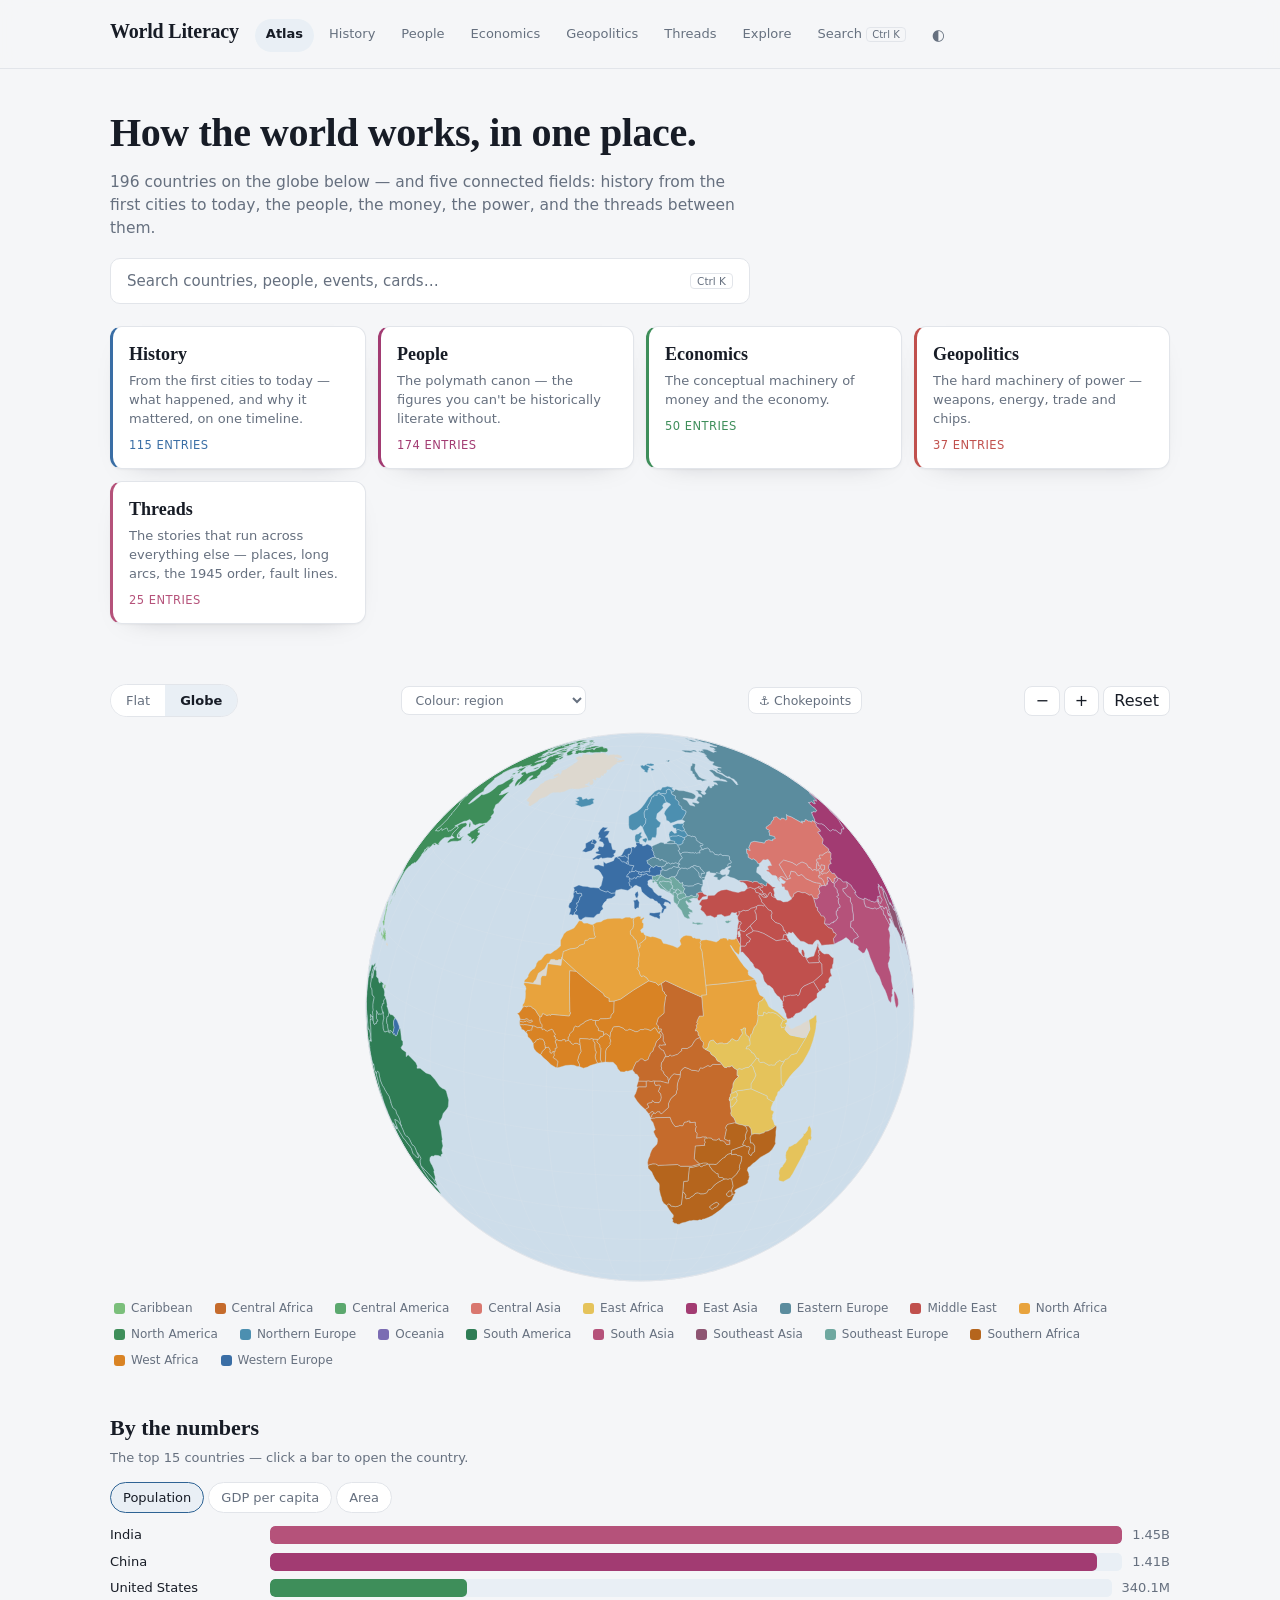
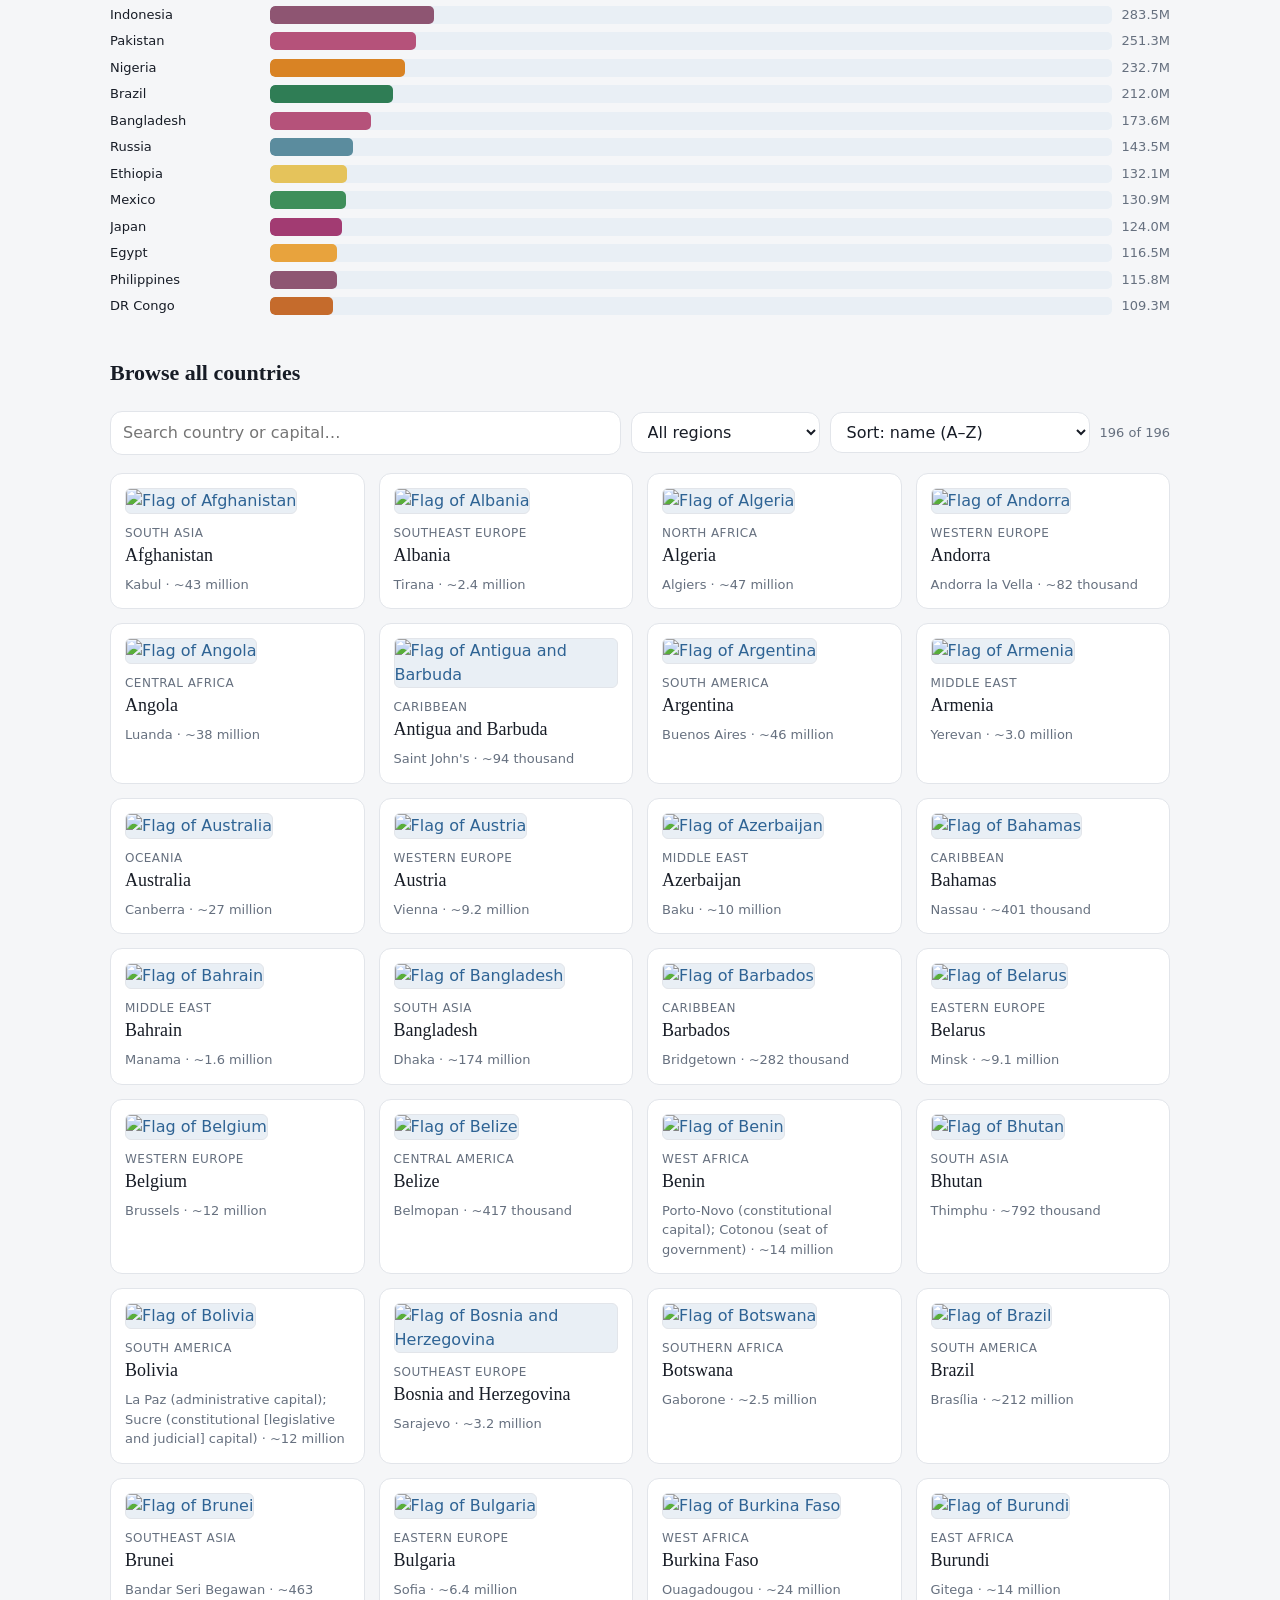
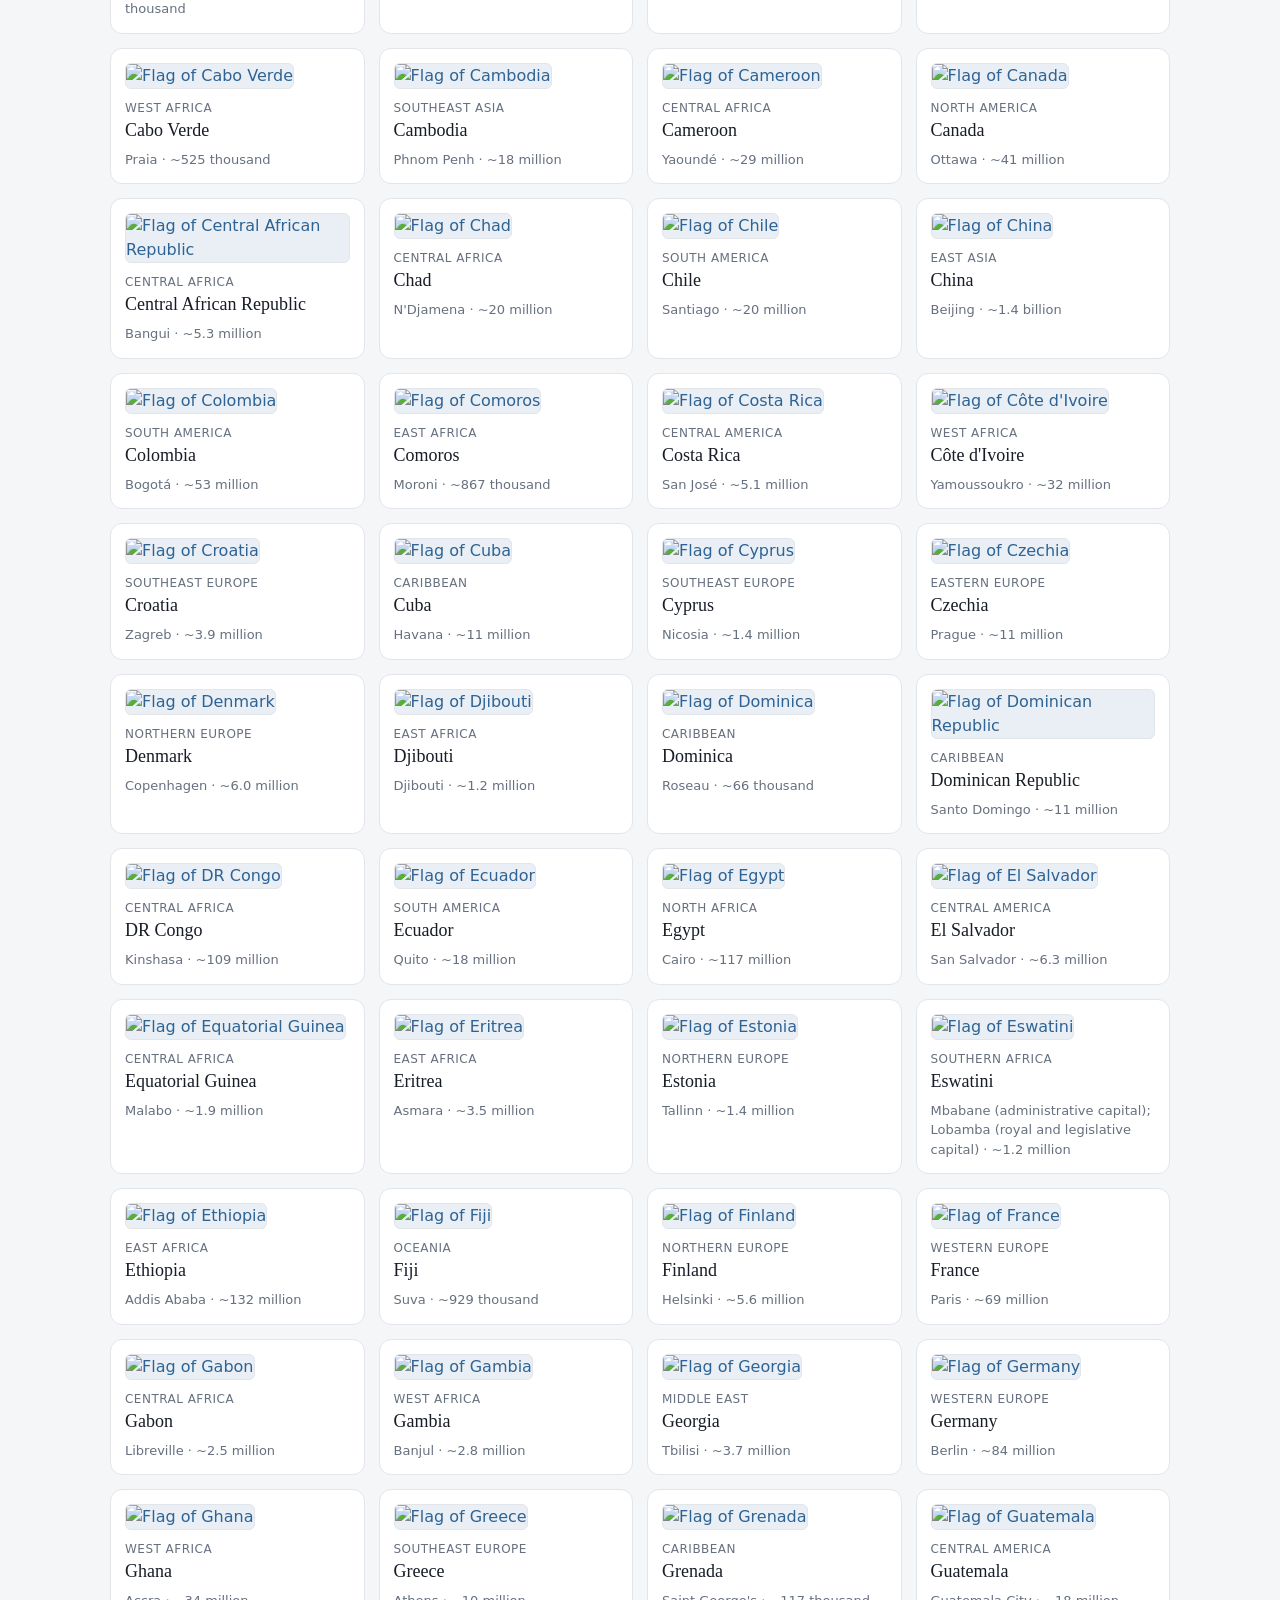
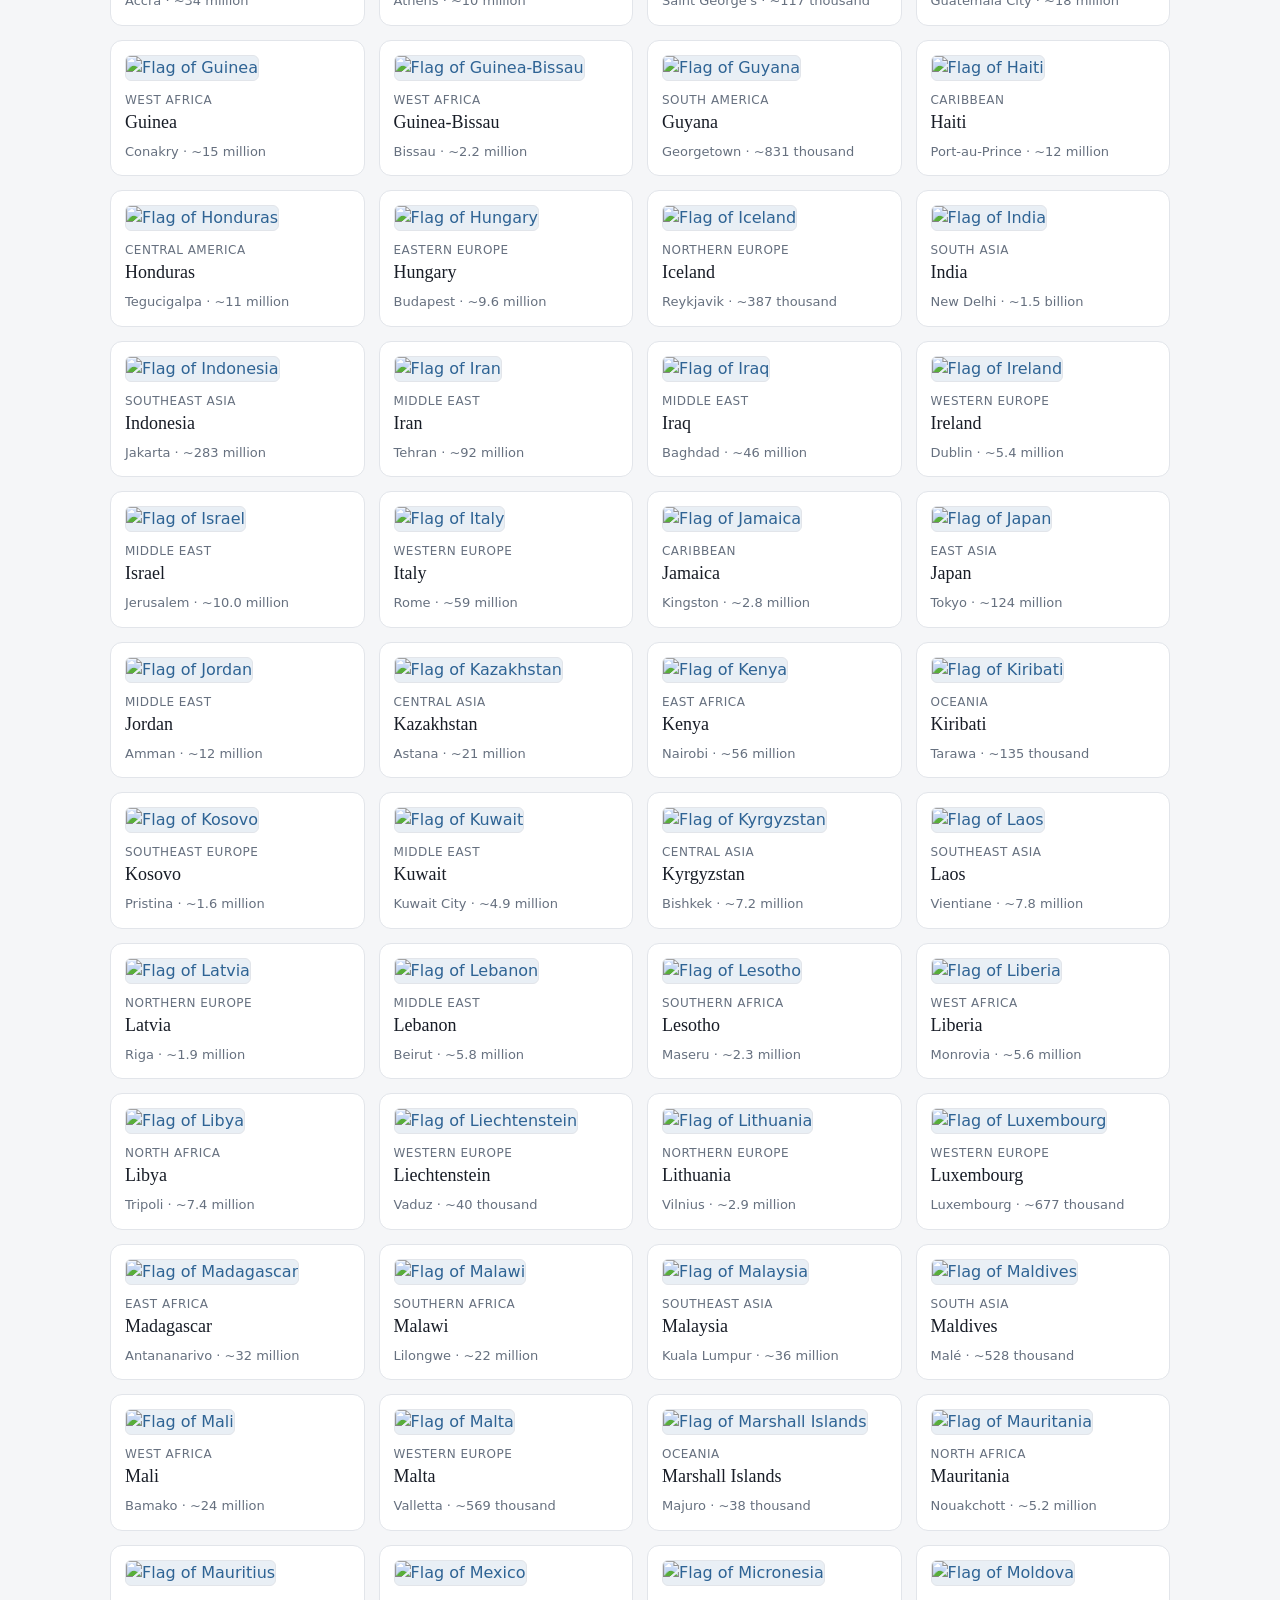
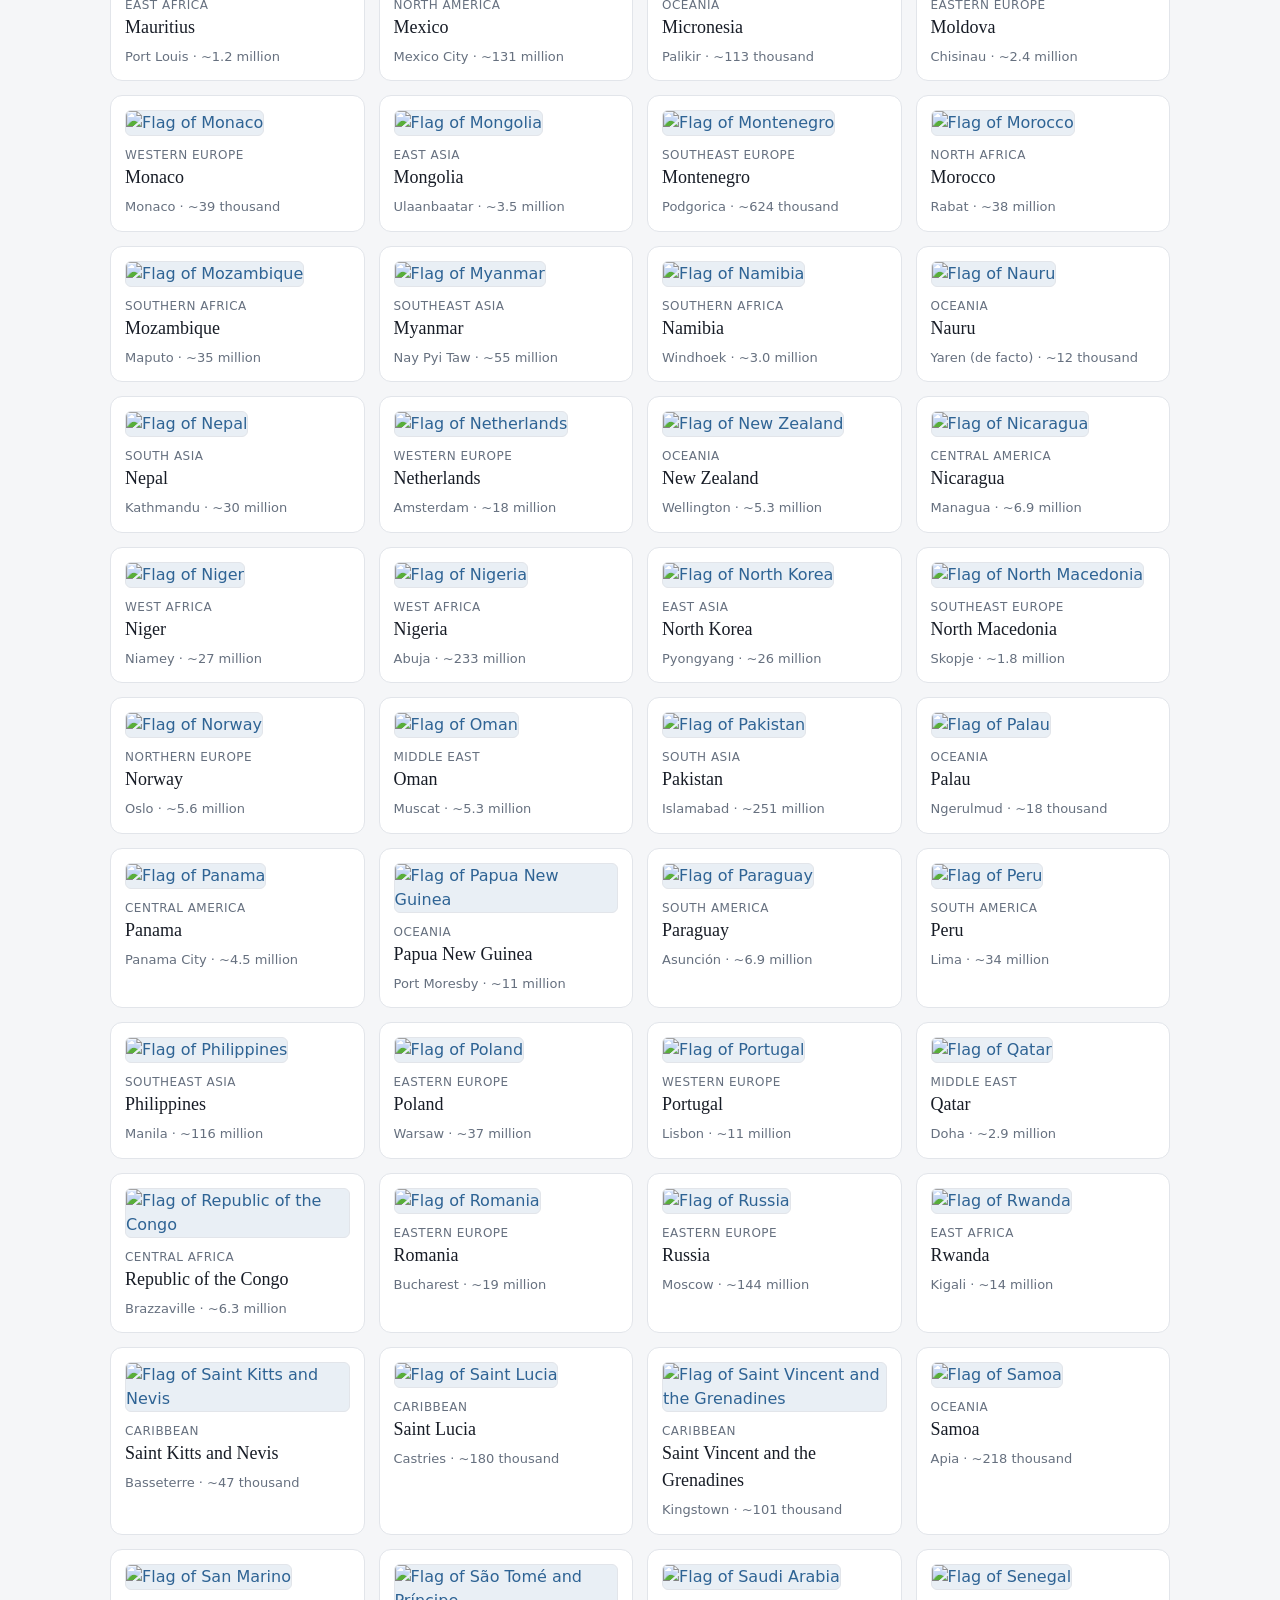
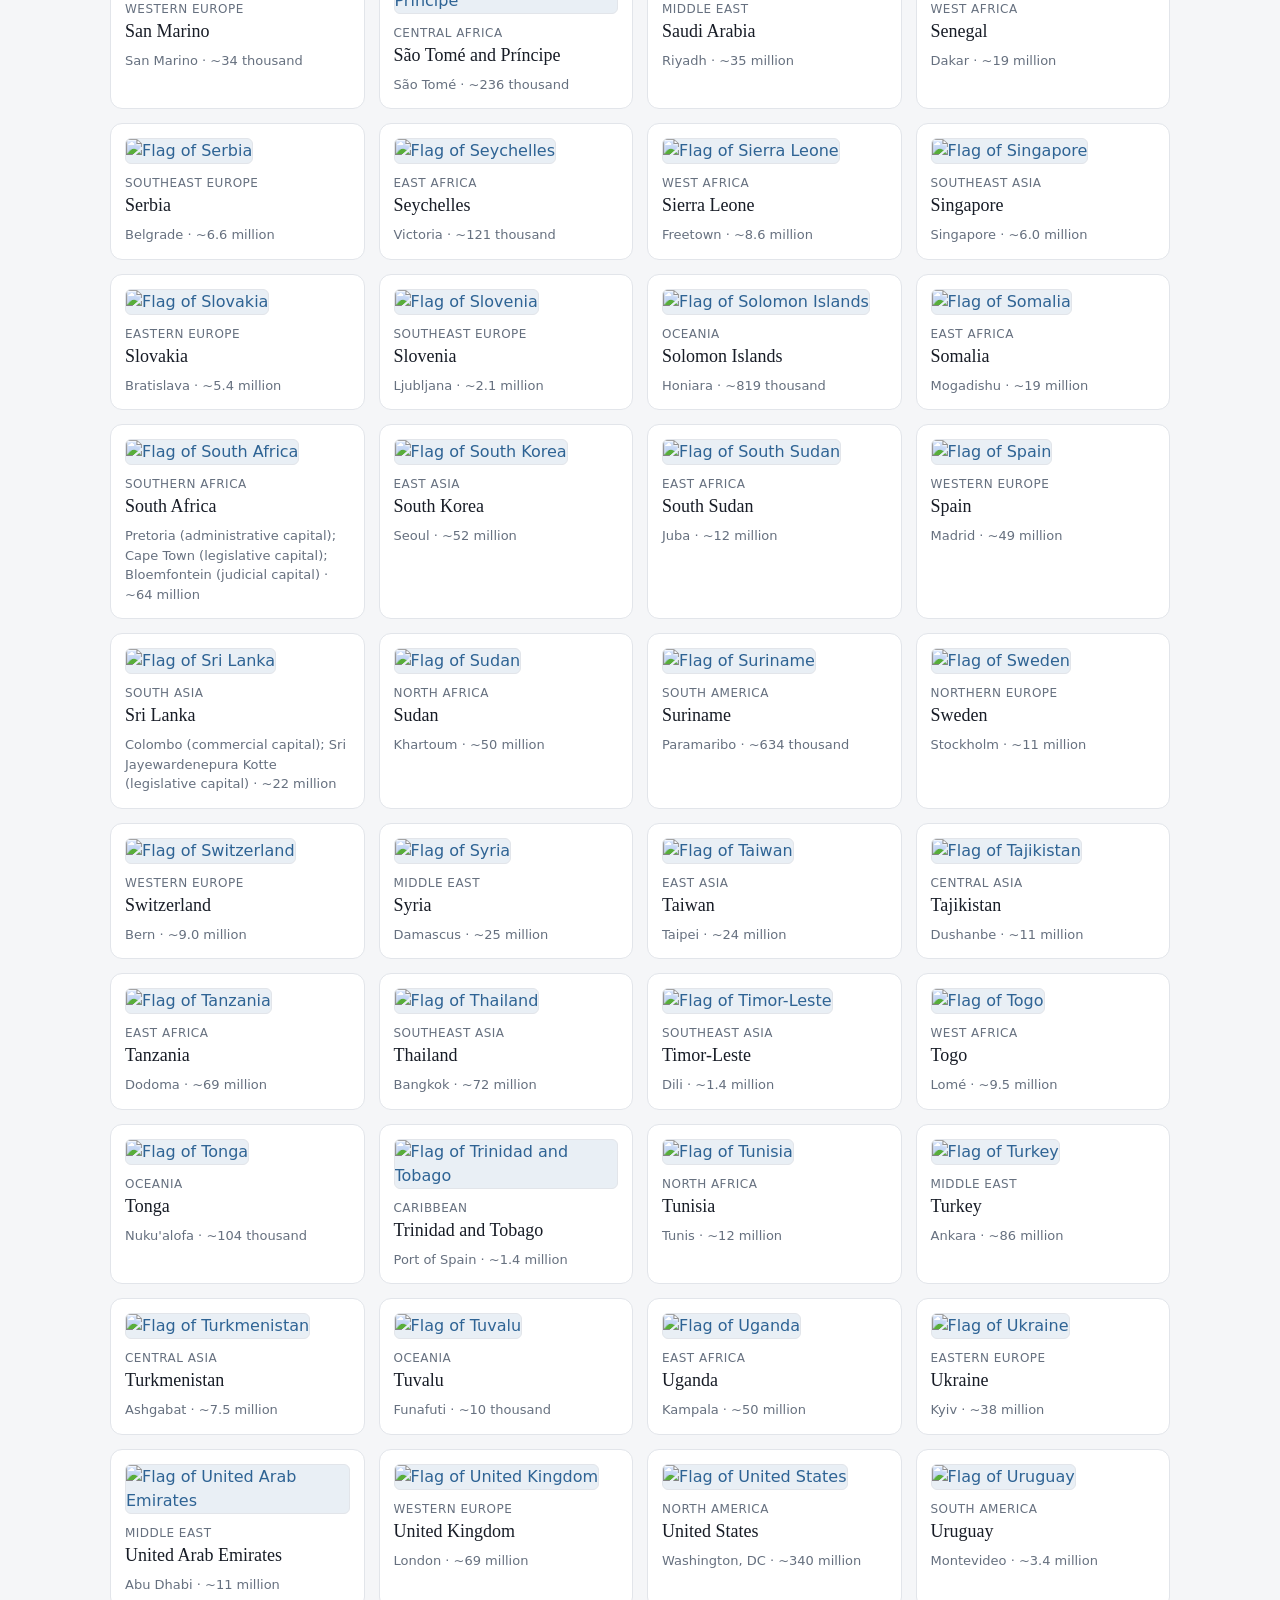
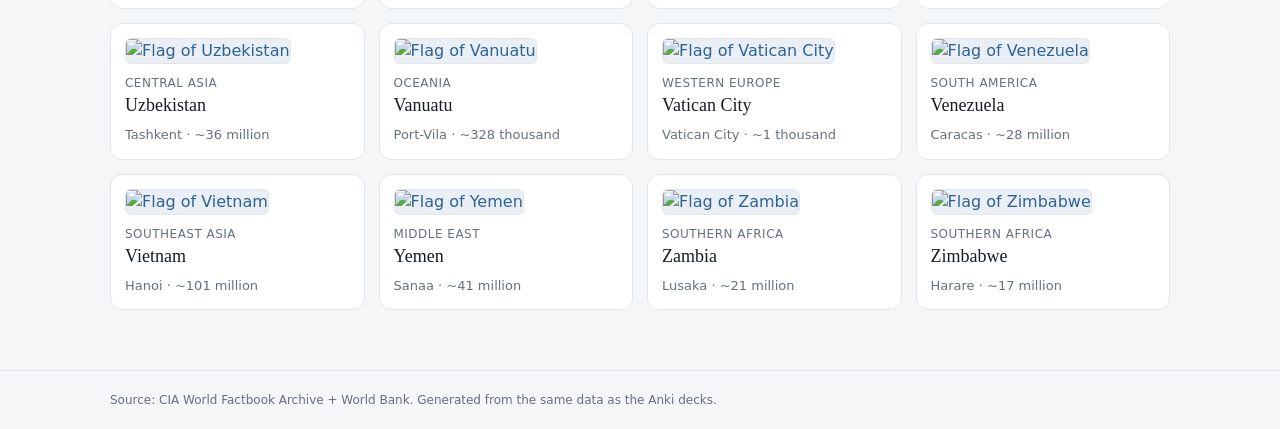
==== commit fa909bd0: "UX: mobile + speed + app feel - geography.json slimmed 704K->412K (full backgrounds fetched only by " ====
--- a/index.html
+++ b/index.html
@@ -60,7 +60,7 @@
     </select>
     <span class="count" id="count"></span>
   </div>
-  <div class="grid" id="grid"><div class="empty">Loading…</div></div>
+  <div class="grid" id="grid"><div class="skel"><i></i><i></i><i></i></div></div>
 </main>
 
 <footer class="site"><div class="wrap">
--- a/style.css
+++ b/style.css
@@ -491,3 +491,69 @@
 .tl-era-row { height: 34px; }
 .tl-era-lbl { top: auto; }
 .tl-eralabels-spacer { height: 34px !important; }
+
+/* ---------- app feel: manual theme, view transitions, skeletons, tab bar, mobile ---------- */
+/* manual theme override (the ◐ toggle) — placed after the media queries so it wins */
+html[data-theme="light"] {
+  --bg: #f5f6f8; --panel: #ffffff; --ink: #171c26; --muted: #66707f;
+  --line: #e2e5ea; --accent: #2e6394; --accent-soft: #e9eff5;
+}
+html[data-theme="dark"] {
+  --bg: #0e1117; --panel: #151a23; --ink: #e8ebf0; --muted: #8b95a5;
+  --line: #232a36; --accent: #82b4e2; --accent-soft: #1c2531;
+}
+
+/* app-like page transitions (progressive enhancement; respects reduced motion) */
+@view-transition { navigation: auto; }
+@media (prefers-reduced-motion: no-preference) {
+  ::view-transition-old(root) { animation-duration: .14s; }
+  ::view-transition-new(root) { animation-duration: .14s; }
+}
+
+/* skeleton loading */
+.skel i { display: block; height: 14px; border-radius: 6px; margin: 14px 0;
+  background: linear-gradient(90deg, var(--line) 25%, var(--accent-soft) 50%, var(--line) 75%);
+  background-size: 200% 100%; animation: shimmer 1.1s infinite linear; }
+.skel i:nth-child(1) { width: 55%; height: 22px; }
+.skel i:nth-child(2) { width: 92%; }
+.skel i:nth-child(3) { width: 78%; }
+@keyframes shimmer { to { background-position: -200% 0; } }
+
+#themeBtn { font-size: 15px; }
+
+/* bottom tab bar (phones) */
+#tabbar { display: none; }
+@media (max-width: 640px) {
+  nav.fields a:not(#osbtn):not(#themeBtn) { display: none; }  /* header: brand + search + theme only */
+  nav.fields { gap: 10px; }
+  body { padding-bottom: 64px; }
+  #tabbar { position: fixed; left: 0; right: 0; bottom: 0; z-index: 45;
+    display: flex; justify-content: space-around; align-items: stretch;
+    background: color-mix(in srgb, var(--bg) 88%, transparent);
+    backdrop-filter: blur(10px); -webkit-backdrop-filter: blur(10px);
+    border-top: 1px solid var(--line);
+    padding: 6px 4px calc(6px + env(safe-area-inset-bottom)); }
+  #tabbar a { display: flex; flex-direction: column; align-items: center; gap: 2px;
+    flex: 1; color: var(--muted); font-size: 10px; padding: 4px 0; border-radius: 8px; }
+  #tabbar a .ti { font-size: 17px; line-height: 1; }
+  #tabbar a.active { color: var(--accent); }
+  #tabbar a:hover { text-decoration: none; }
+
+  /* layout tightening */
+  #hero { padding-top: 20px; }
+  .ftiles { grid-template-columns: 1fr 1fr; gap: 8px; }
+  .ftile { padding: 10px 12px; } .ft-d { display: none; }
+  .map-toolbar { flex-wrap: wrap; gap: 6px; }
+  .fh h1 { font-size: 24px; }
+  .ptop { gap: 14px; } .pmed-xl { width: 72px; height: 72px; font-size: 24px; }
+  .ptop h1 { font-size: 24px; }
+  .tl-labels .lane-label, .tl-labels { font-size: 9.5px; }
+  .timeline-grid { grid-template-columns: 84px 1fr; }
+  .essay { padding: 18px 18px; } .essay h3 { font-size: 20px; }
+  .entry { padding: 13px 14px; }
+  .secchips { overflow-x: auto; flex-wrap: nowrap; padding-bottom: 4px; }
+  .secchips button { white-space: nowrap; }
+  .controls { flex-wrap: wrap; }
+  #osov { padding-top: 4vh; }
+  .os-n { max-width: 45%; }
+}
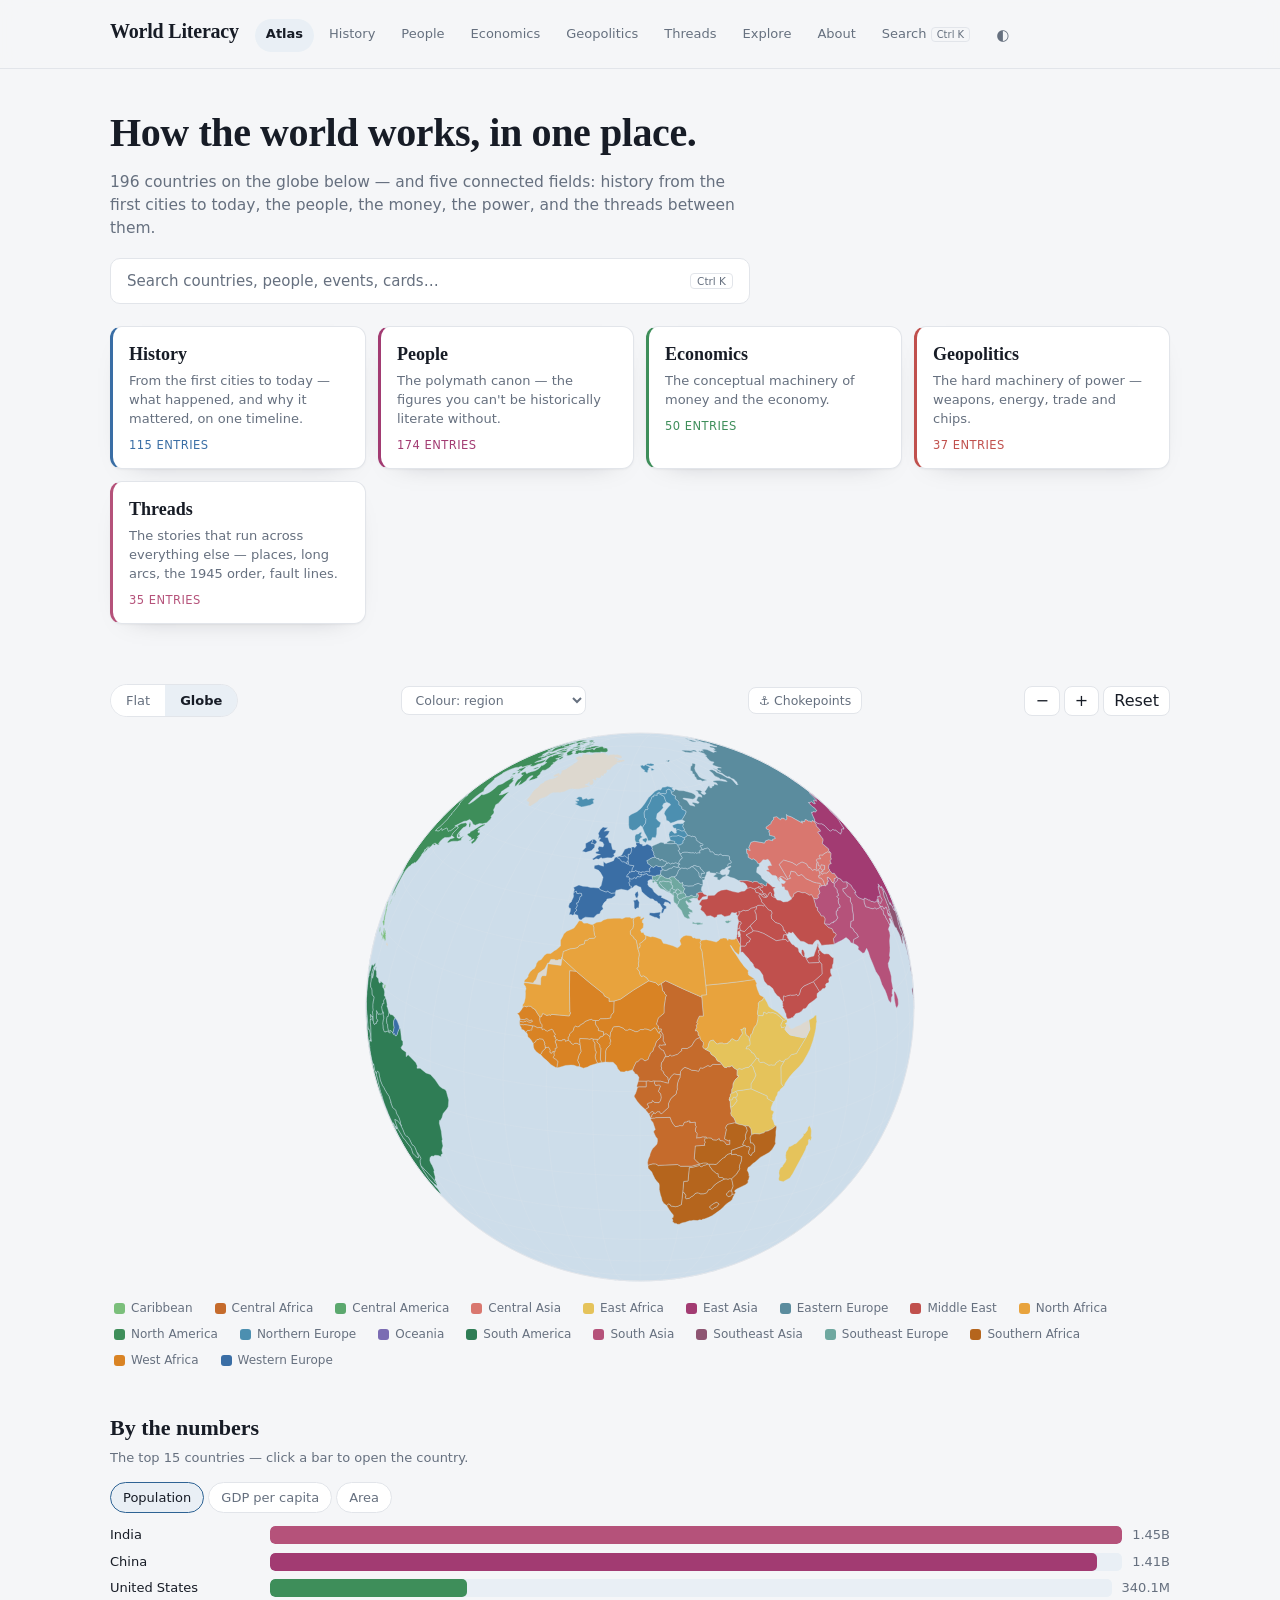
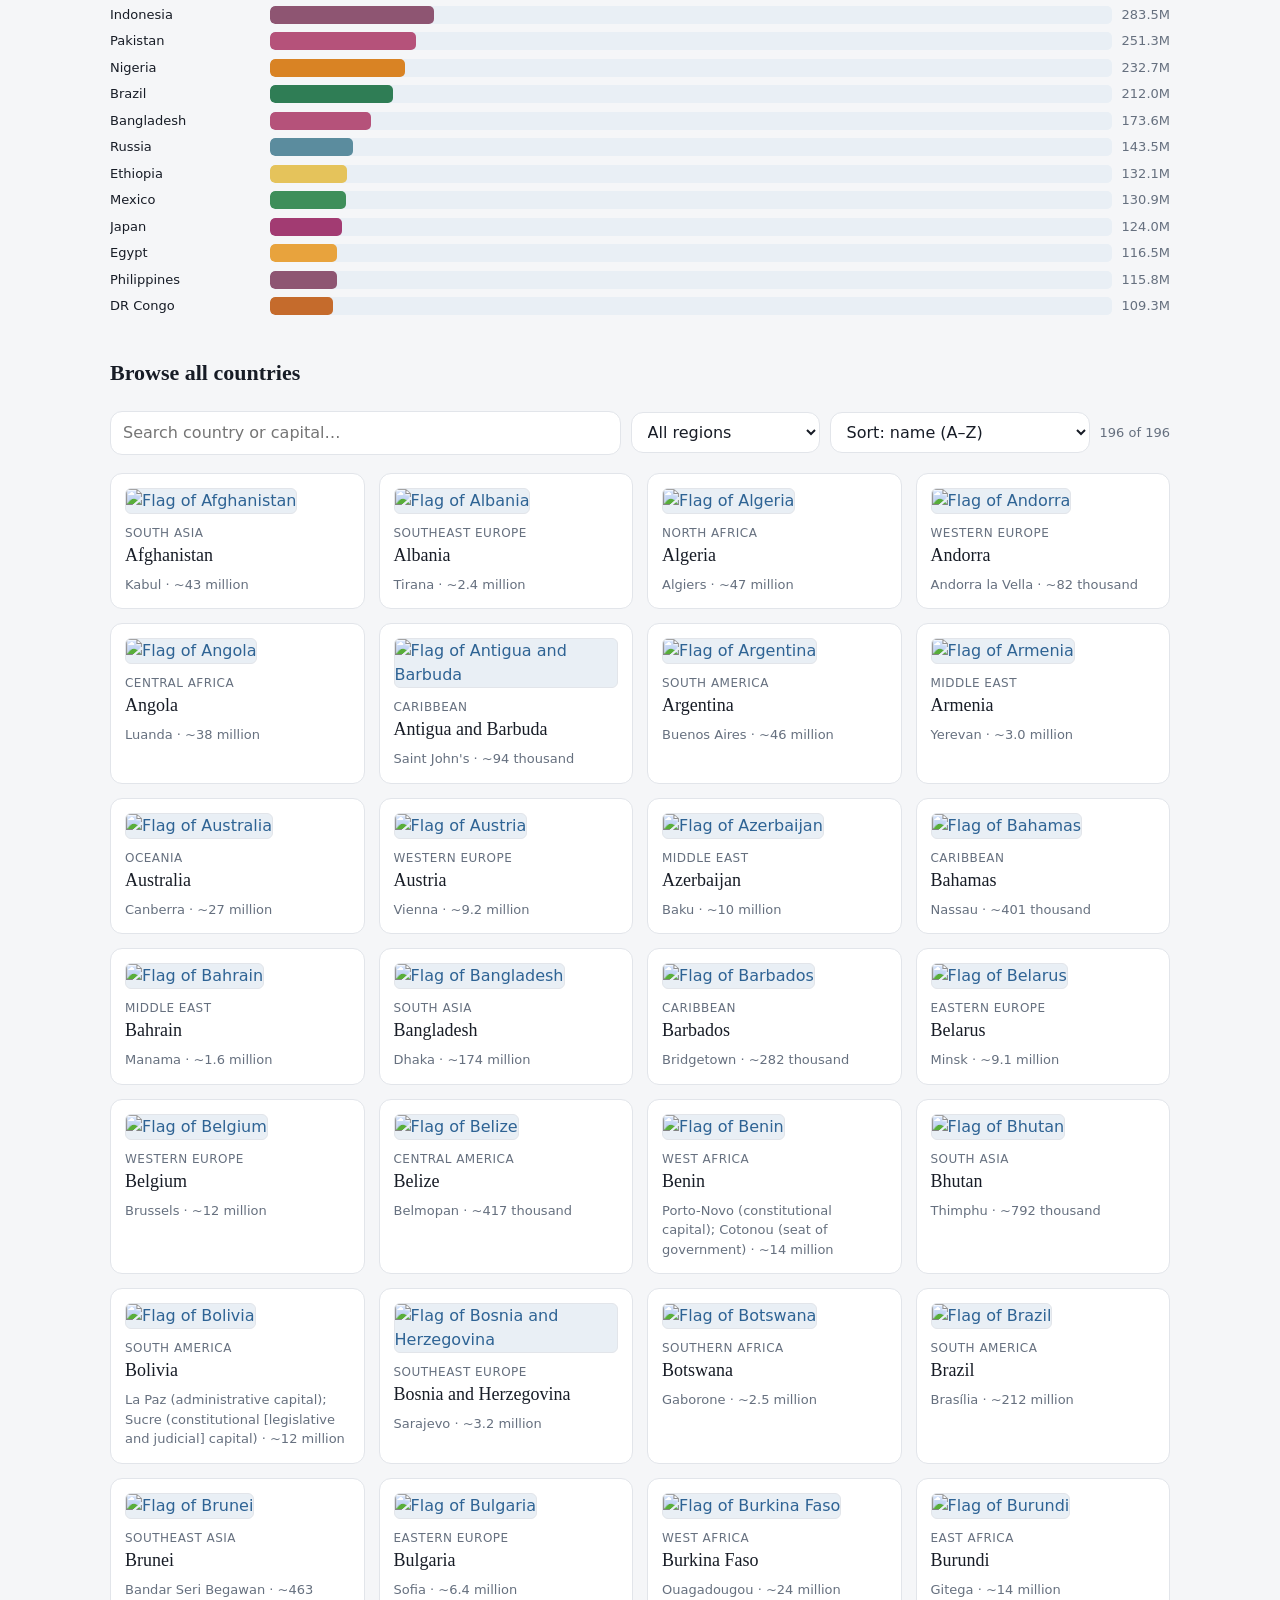
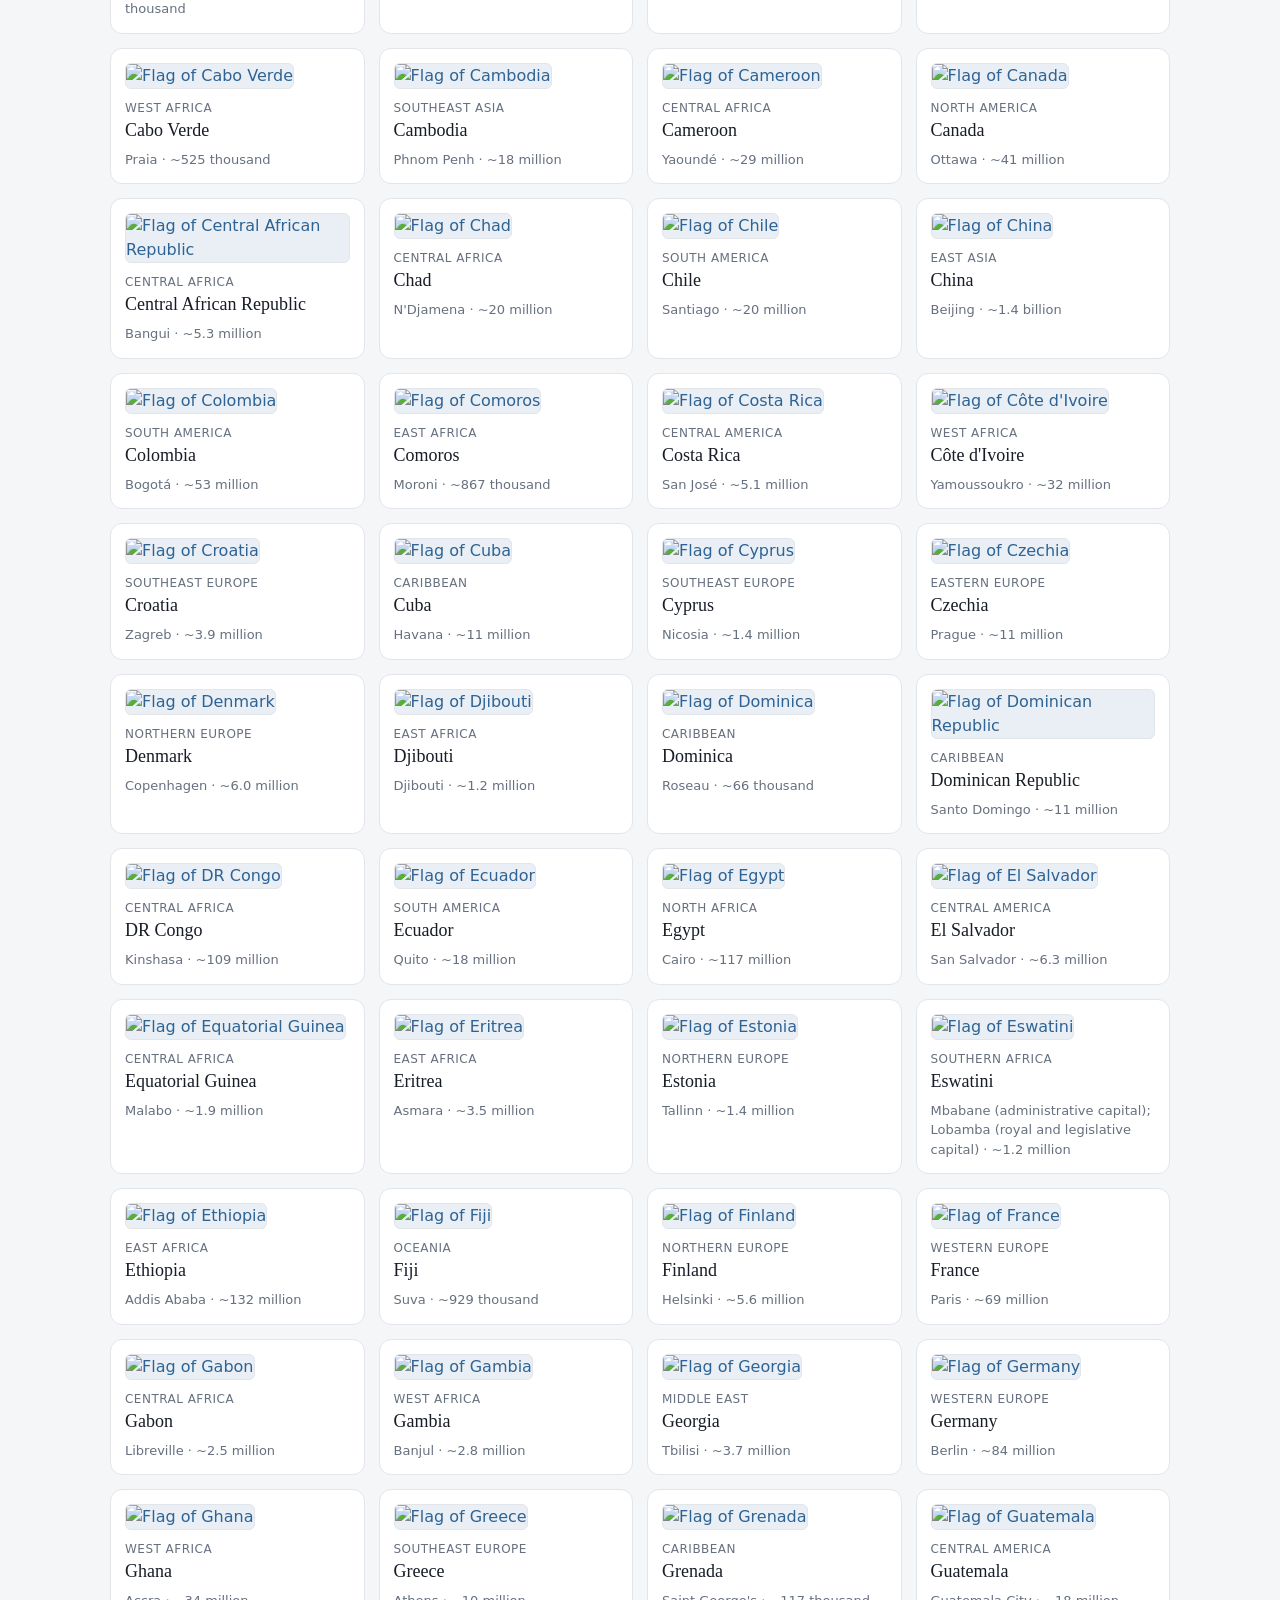
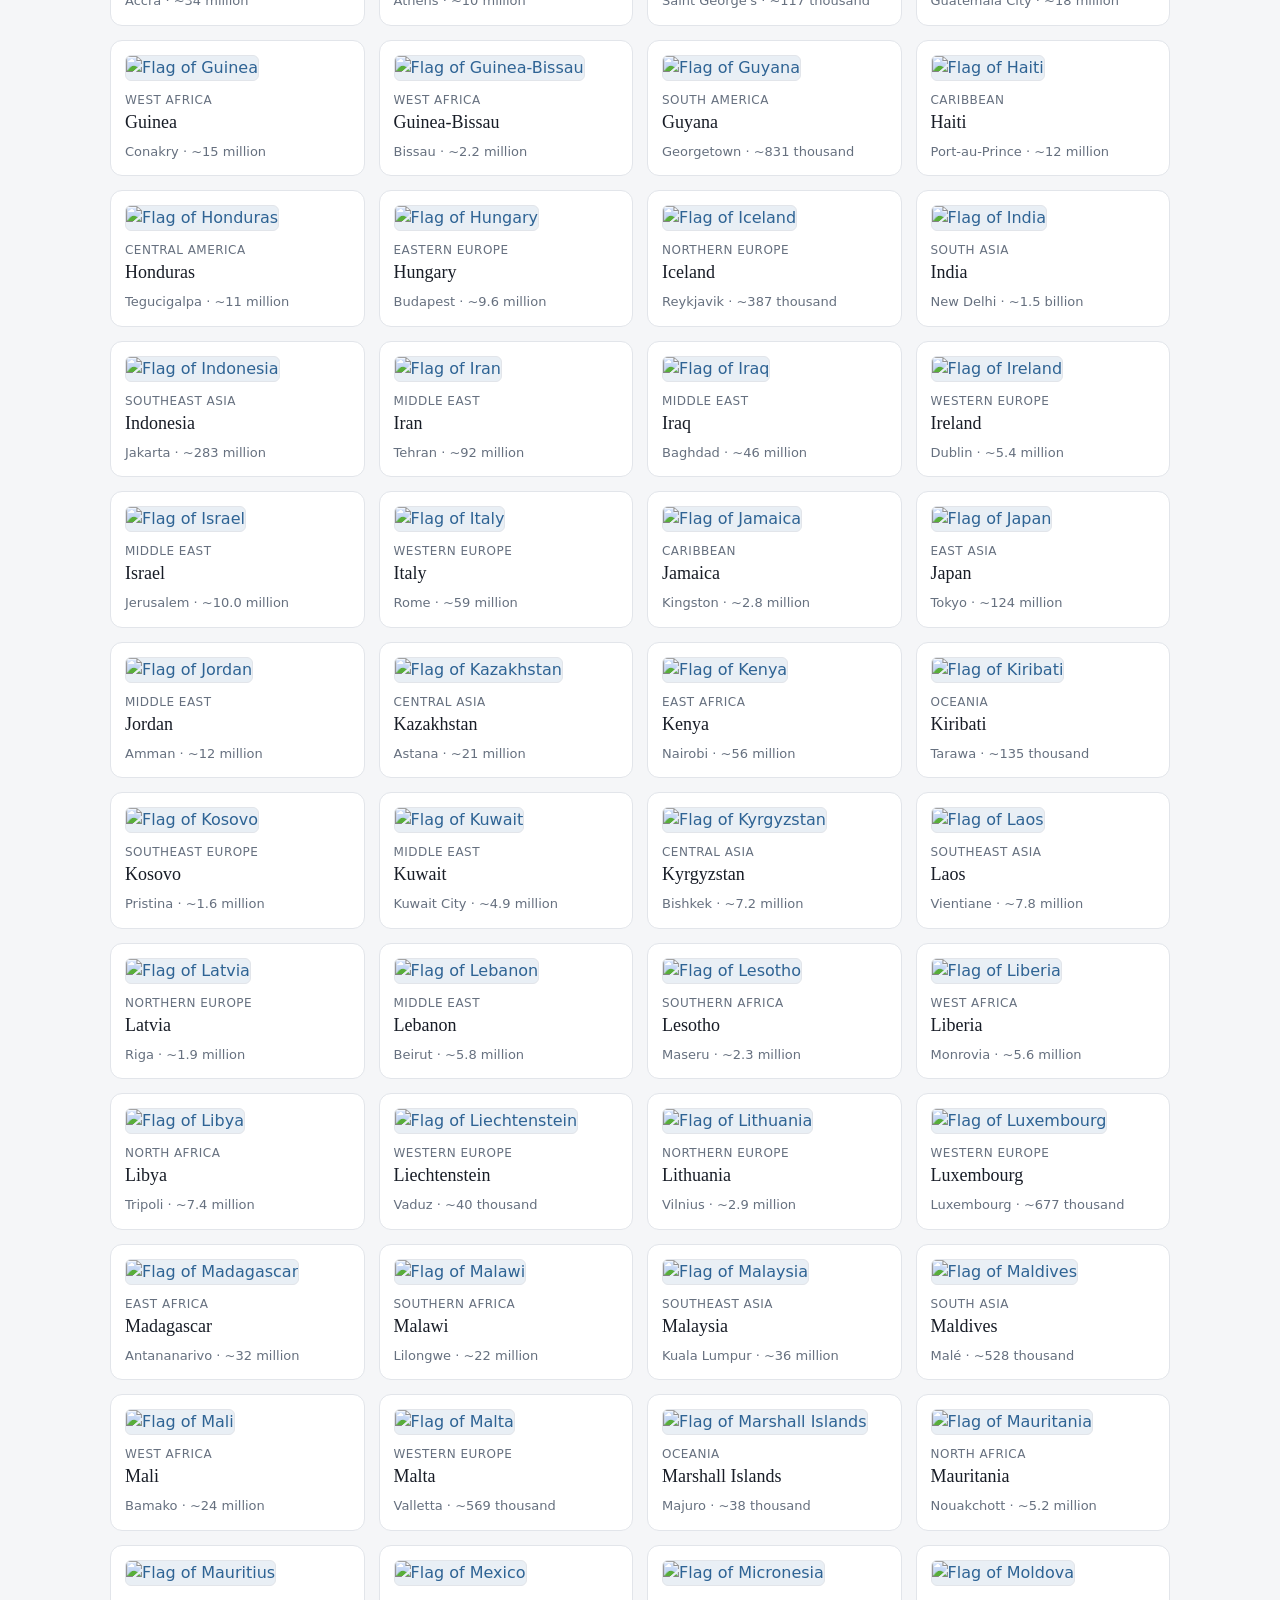
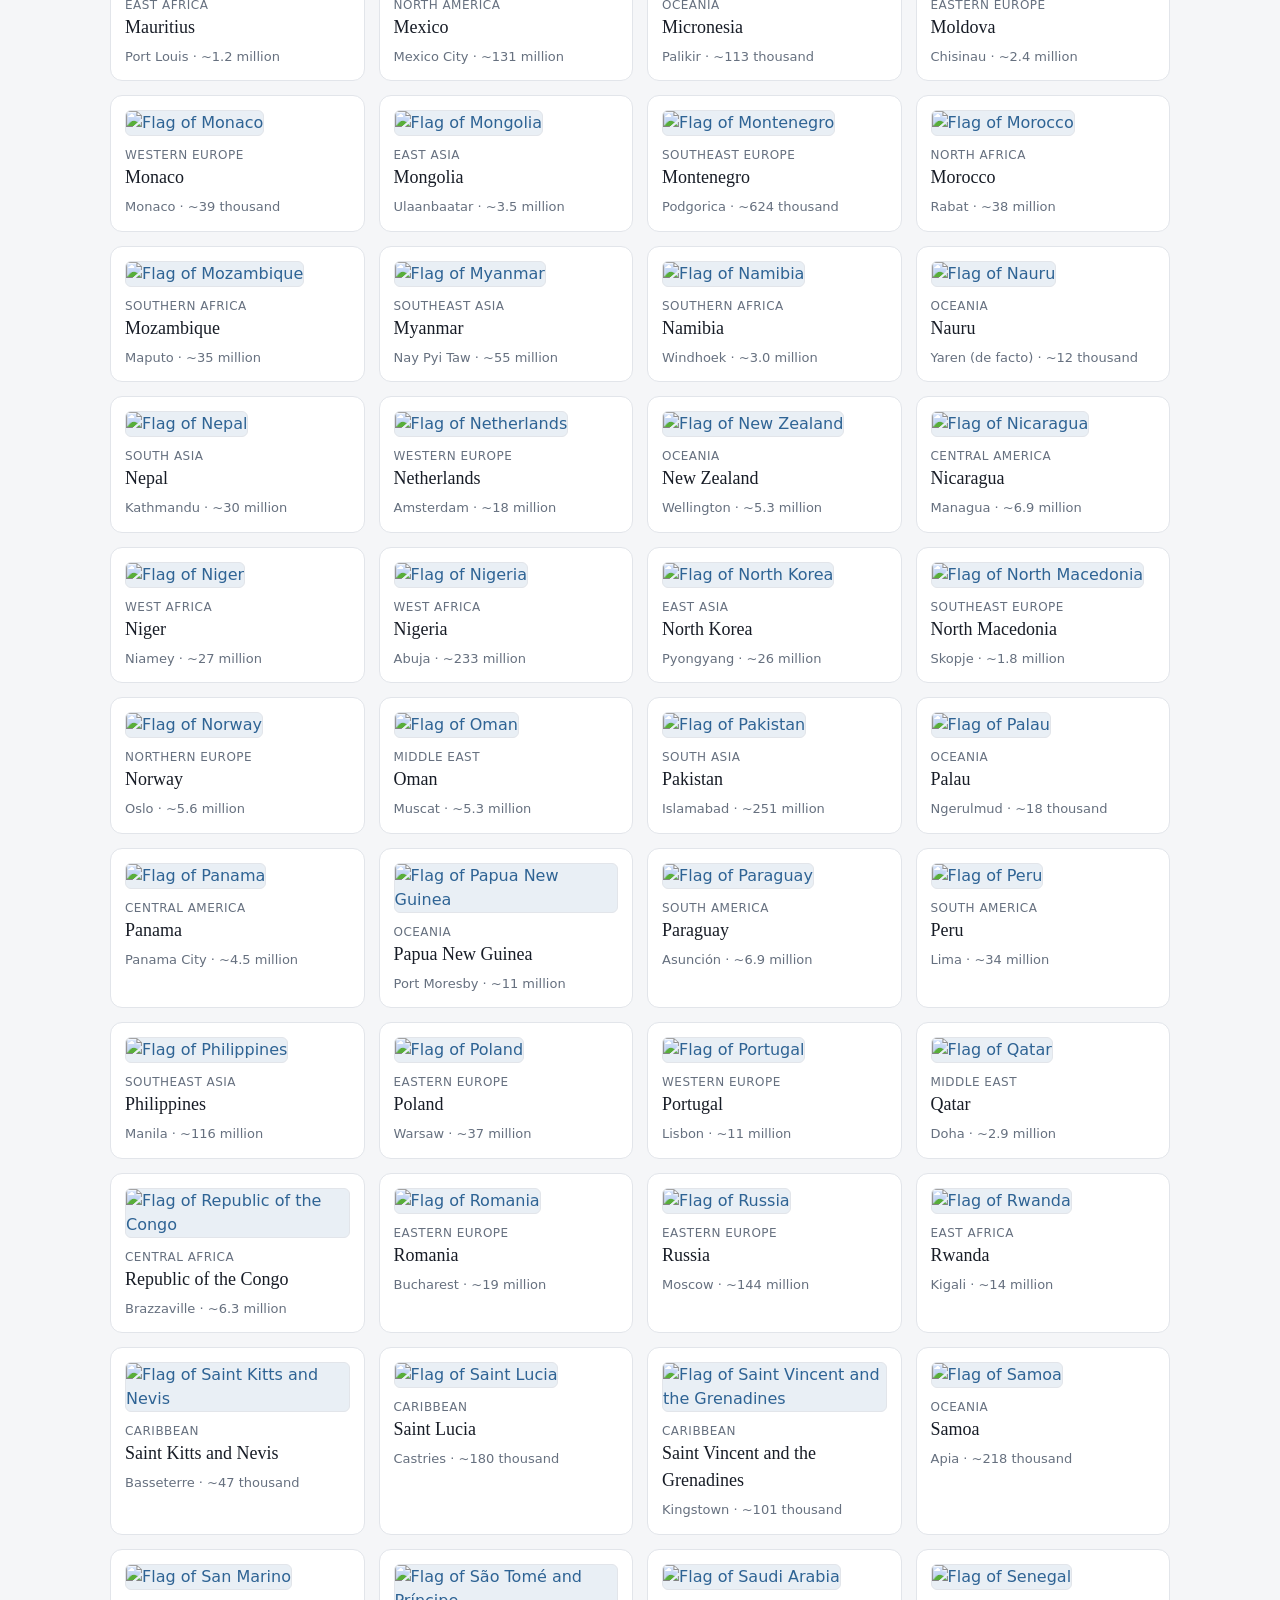
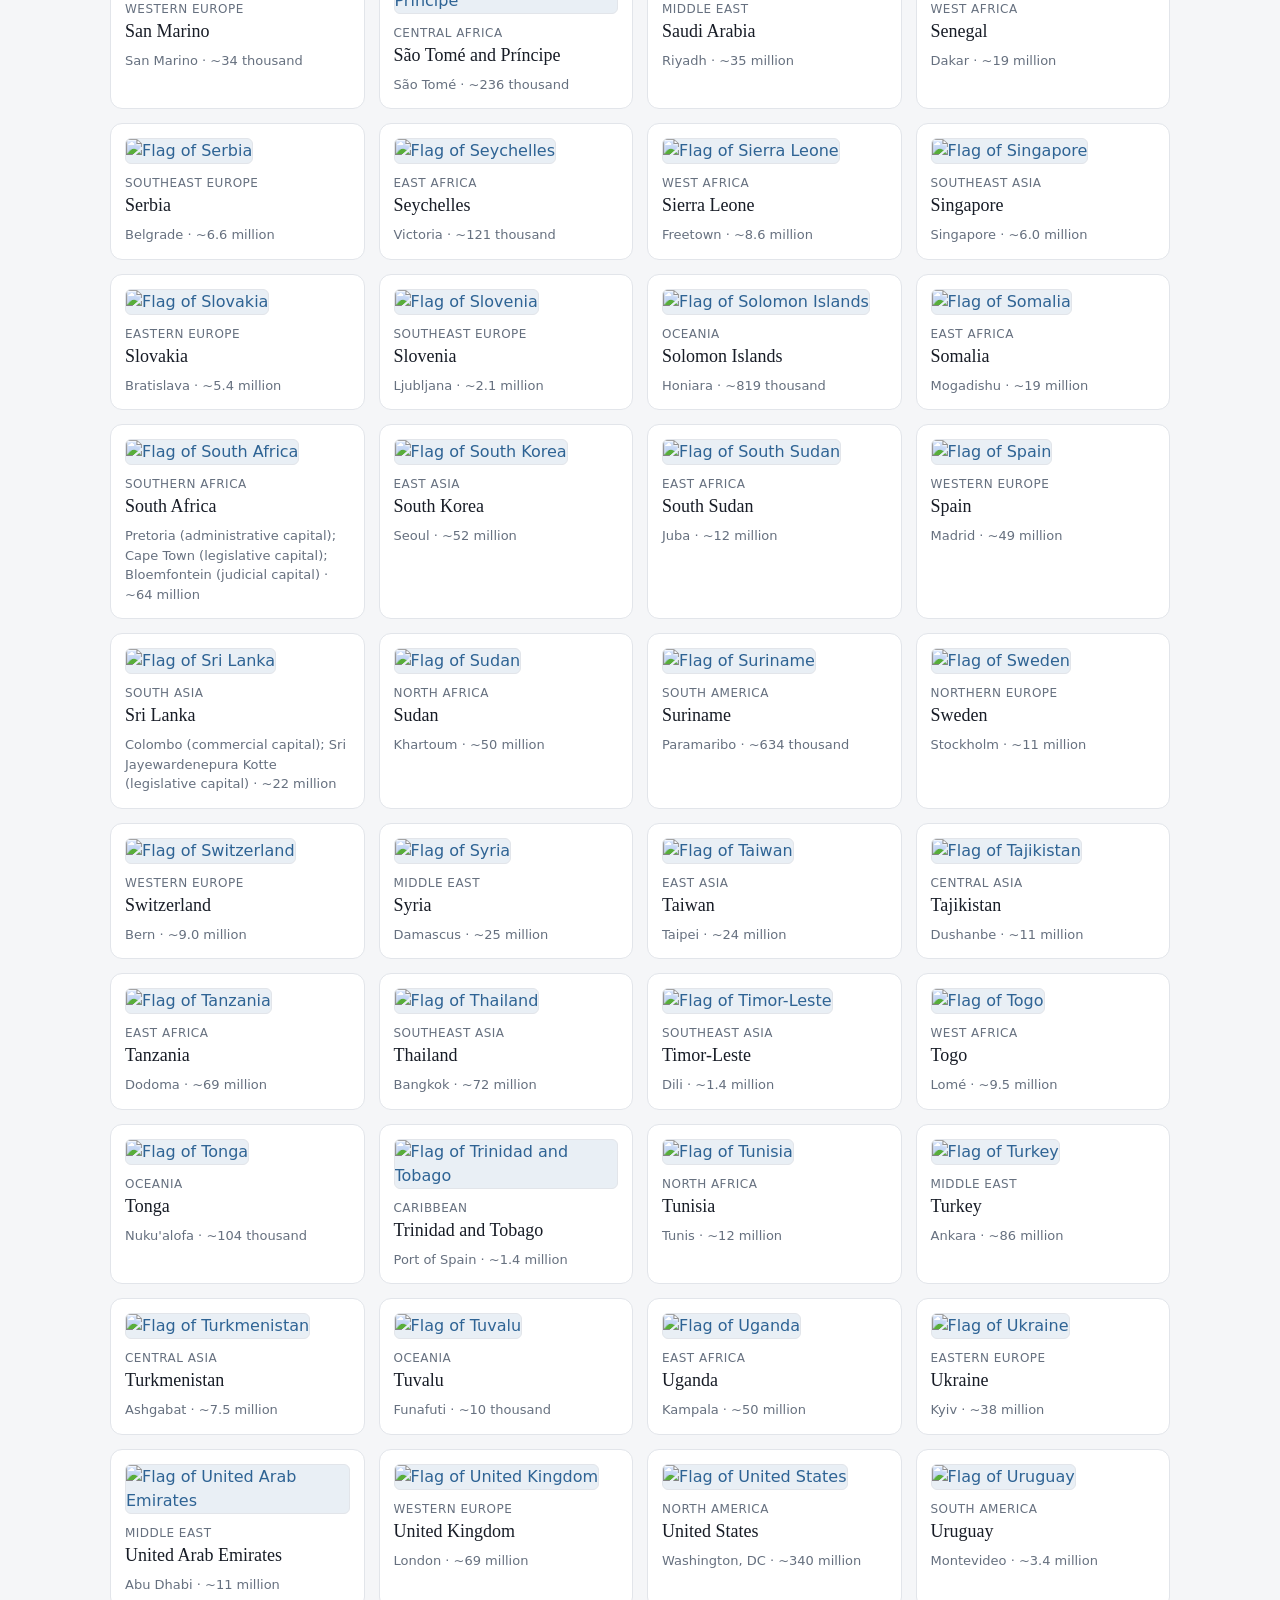
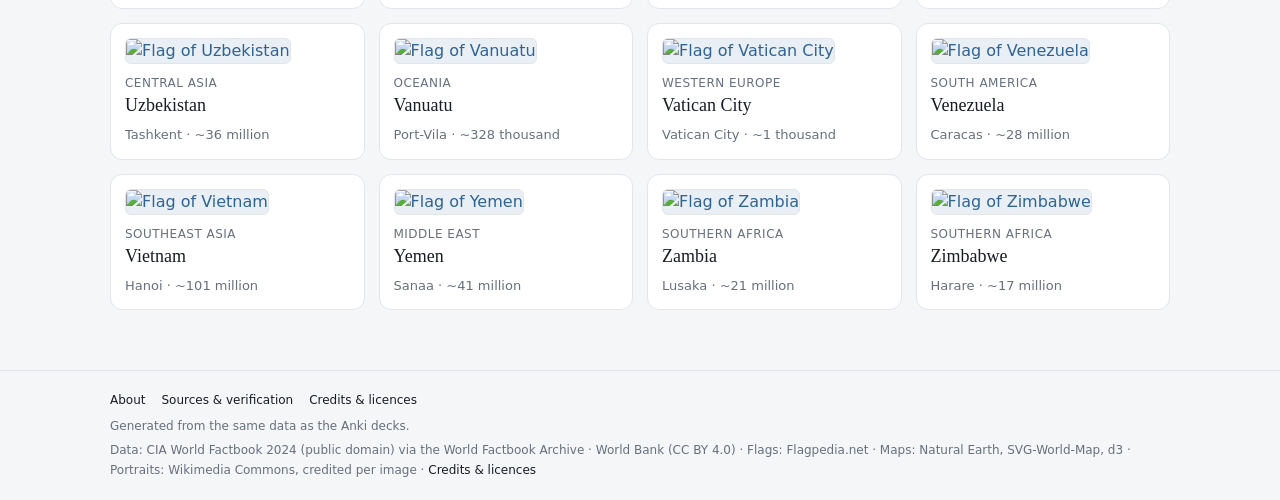
==== commit bd6cbe62: "Atlas: data from the corrected decks, About, Sources and verification, Credits pages - data/*.json r" ====
--- a/index.html
+++ b/index.html
@@ -18,6 +18,7 @@
       <a href="fields.html?f=Geopolitics">Geopolitics</a>
       <a href="fields.html?f=Threads">Threads</a>
       <a href="explore.html">Explore</a>
+      <a href="about.html">About</a>
     </nav>
   </div>
 </header>
@@ -64,7 +65,9 @@
 </main>
 
 <footer class="site"><div class="wrap">
-  Source: CIA World Factbook Archive + World Bank. Generated from the same data as the Anki decks.
+  <nav class="footlinks"><a href="about.html">About</a><a href="sources.html">Sources &amp; verification</a><a href="credits.html">Credits &amp; licences</a></nav>
+  Generated from the same data as the Anki decks.
+  <p class="credit">Data: CIA World Factbook 2024 (public domain) via the World Factbook Archive · World Bank (CC BY 4.0) · Flags: Flagpedia.net · Maps: Natural Earth, SVG-World-Map, d3 · Portraits: Wikimedia Commons, credited per image · <a href="credits.html">Credits &amp; licences</a></p>
 </div></footer>
 
 <script src="assets/vendor/d3.min.js"></script>
--- a/style.css
+++ b/style.css
@@ -557,3 +557,82 @@
   #osov { padding-top: 4vh; }
   .os-n { max-width: 45%; }
 }
+
+/* ---------- product pages: About + Sources & verification ---------- */
+.page { max-width: 780px; margin-bottom: 50px; }
+.page h2 { font-family: var(--serif); font-size: 22px; margin: 36px 0 8px; }
+.page p, .page li { font-size: 16px; line-height: 1.65; }
+.page .lede { font-family: var(--serif); font-size: 18.5px; line-height: 1.6; }
+.page ul { padding-left: 20px; }
+.fieldlist { display: grid; gap: 10px; margin: 16px 0 6px; }
+.fieldrow { display: grid; grid-template-columns: 130px 1fr auto; gap: 14px; align-items: baseline;
+  background: var(--panel); border: 1px solid var(--line); border-left: 3px solid var(--fc, var(--accent));
+  border-radius: var(--radius); padding: 12px 16px; color: var(--ink); }
+.fieldrow:hover { text-decoration: none; border-color: var(--fc, var(--accent)); }
+.fieldrow .fn { font-family: var(--serif); font-weight: 700; font-size: 17px; }
+.fieldrow .fd { color: var(--muted); font-size: 14px; line-height: 1.45; }
+.fieldrow .fc { font-size: 11.5px; color: var(--muted); text-transform: uppercase; letter-spacing: .04em;
+  white-space: nowrap; font-variant-numeric: tabular-nums; }
+.steps { counter-reset: s; list-style: none; padding: 0; margin: 14px 0; display: grid; gap: 12px; }
+.steps li { position: relative; padding-left: 40px; }
+.steps li::before { counter-increment: s; content: counter(s); position: absolute; left: 0; top: 1px;
+  width: 26px; height: 26px; border-radius: 50%; background: var(--accent-soft); color: var(--accent);
+  font: 600 13px var(--sans); display: flex; align-items: center; justify-content: center; }
+.cta { background: var(--panel); border: 1px solid var(--line); border-radius: var(--radius);
+  padding: 22px 24px; margin: 18px 0 10px; }
+.cta h2 { margin-top: 0; }
+.btn { display: inline-block; background: var(--accent); color: var(--bg); padding: 10px 20px;
+  border-radius: 999px; font-weight: 600; font-size: 15px; }
+.btn:hover { text-decoration: none; opacity: .9; }
+.placeholder { display: inline-block; margin-top: 12px; border: 1px dashed var(--accent); color: var(--accent);
+  background: var(--accent-soft); font-size: 12.5px; padding: 8px 12px; border-radius: 8px; }
+footer.site .footlinks { display: flex; gap: 16px; flex-wrap: wrap; margin-bottom: 8px; }
+footer.site .footlinks a { color: var(--ink); }
+footer.site .credit { margin: 6px 0 0; line-height: 1.6; }
+footer.site .credit a { color: var(--ink); }
+
+/* sources & verification */
+.srcs { display: grid; gap: 12px; margin: 10px 0 8px; }
+.src { background: var(--panel); border: 1px solid var(--line); border-left: 3px solid var(--fc, var(--accent));
+  border-radius: var(--radius); padding: 16px 18px; }
+.src-top { display: flex; justify-content: space-between; align-items: center; gap: 10px; flex-wrap: wrap; }
+.src-id { font-size: 11px; color: var(--muted); letter-spacing: .05em; text-transform: uppercase; }
+.pill { font-size: 11px; text-transform: uppercase; letter-spacing: .05em; padding: 2px 10px;
+  border-radius: 999px; border: 1px solid currentColor; white-space: nowrap; }
+.pill.current { color: #1f7a45; } .pill.aging { color: #a6690f; } .pill.due { color: #b23b2e; }
+.pill.live { color: var(--accent); }
+@media (prefers-color-scheme: dark) {
+  :root:not([data-theme="light"]) .pill.current { color: #7fcf9c; }
+  :root:not([data-theme="light"]) .pill.aging { color: #e0b15c; }
+  :root:not([data-theme="light"]) .pill.due { color: #f08c80; }
+}
+html[data-theme="dark"] .pill.current { color: #7fcf9c; }
+html[data-theme="dark"] .pill.aging { color: #e0b15c; }
+html[data-theme="dark"] .pill.due { color: #f08c80; }
+.src-fig { font-family: var(--serif); font-size: 16.5px; line-height: 1.45; margin: 8px 0 12px; }
+.src-meta { display: grid; grid-template-columns: 124px 1fr; gap: 6px 14px; margin: 0; font-size: 13.5px; }
+.src-meta dt { color: var(--muted); font-size: 11px; text-transform: uppercase; letter-spacing: .05em; padding-top: 3px; }
+.src-meta dd { margin: 0; line-height: 1.5; }
+.src-meta ul { margin: 0; padding-left: 18px; }
+.src-cards { display: flex; flex-wrap: wrap; gap: 6px; margin-top: 6px; }
+.src-cards .chip { display: inline-flex; gap: 7px; align-items: baseline; border: 1px solid var(--line);
+  border-radius: 999px; padding: 3px 11px; font-size: 12.5px; color: var(--ink); max-width: 100%; }
+.src-cards .chip:hover { border-color: var(--accent); text-decoration: none; }
+.src-cards .chip-f { color: var(--accent); font-size: 10px; text-transform: uppercase; letter-spacing: .04em; white-space: nowrap; }
+/* credits & licences */
+.page h3 { font-family: var(--serif); font-size: 16px; margin: 18px 0 4px; }
+.notice { background: var(--panel); border: 1px solid var(--line); border-radius: var(--radius);
+  padding: 12px 14px; margin: 4px 0 10px; font-family: var(--sans); font-size: 12.5px; line-height: 1.55;
+  color: var(--muted); white-space: pre-wrap; overflow-wrap: anywhere; }
+.credit-list { display: grid; gap: 8px; margin: 12px 0 14px; }
+.credit-row { display: grid; grid-template-columns: 36px 1fr; gap: 12px; align-items: center;
+  background: var(--panel); border: 1px solid var(--line); border-radius: var(--radius); padding: 8px 12px; }
+.credit-row img, .credit-row .cr-blank { width: 36px; height: 36px; border-radius: 50%; object-fit: cover; background: var(--accent-soft); }
+.credit-row .cr-name { font-family: var(--serif); font-size: 15.5px; }
+.credit-row .cr-meta { color: var(--muted); font-size: 13px; line-height: 1.45; }
+.pcredit { color: var(--muted); font-size: 12px; margin-top: 6px; }
+@media (max-width: 640px) {
+  .fieldrow { grid-template-columns: 1fr; gap: 3px; }
+  .src-meta { grid-template-columns: 1fr; gap: 2px; }
+  .src-meta dt { margin-top: 8px; }
+}
